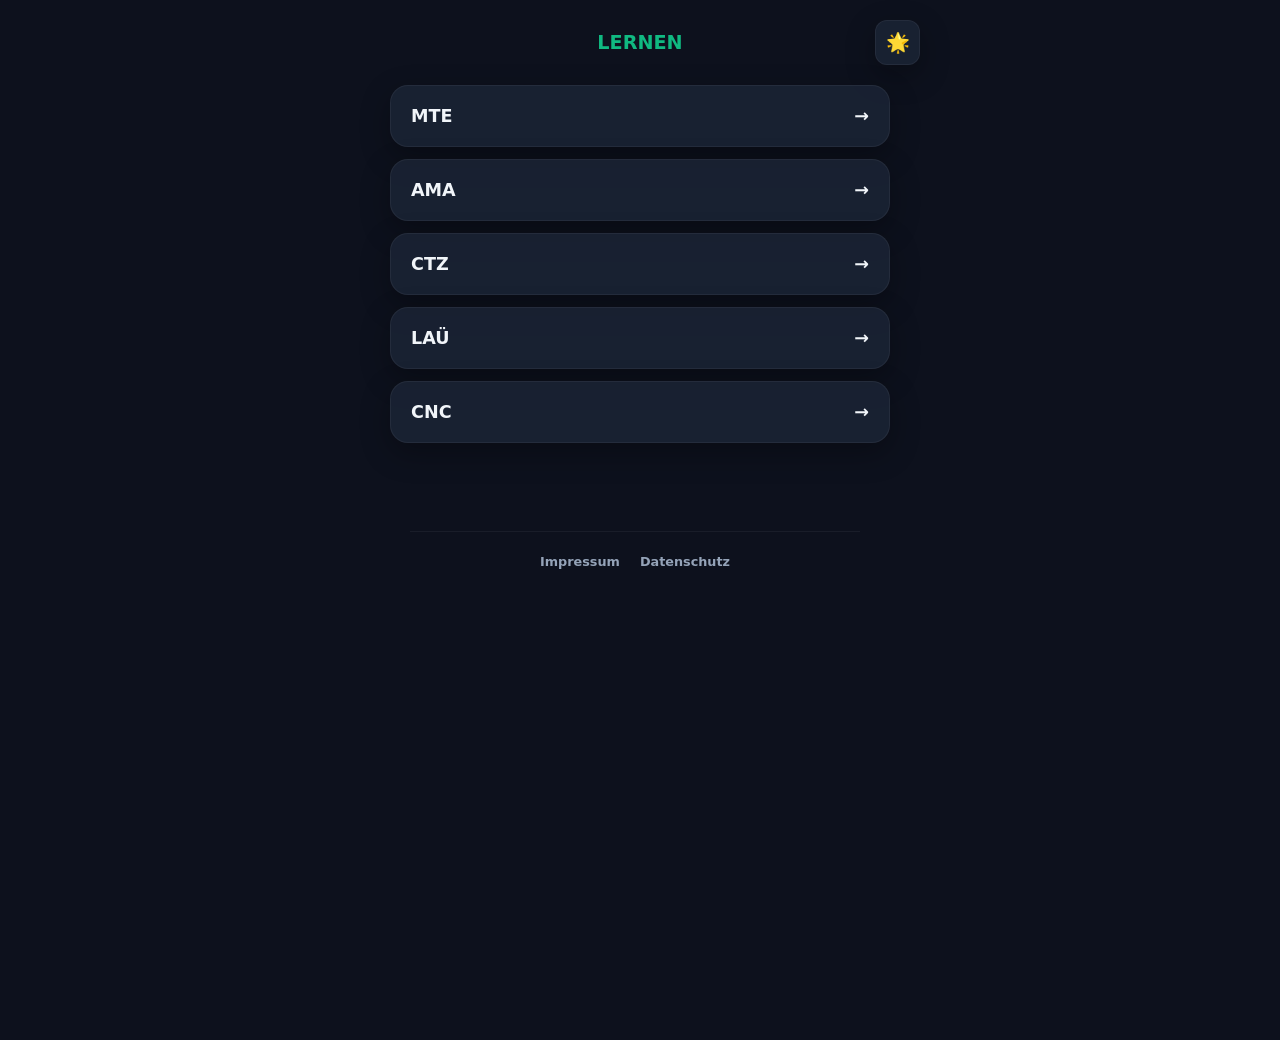
==== index.html @ 329a070e "Add files via upload" ====
<!DOCTYPE html>
<html lang="de">

<head>
    <meta charset="UTF-8" />
    <meta name="viewport" content="width=device-width, initial-scale=1.0, maximum-scale=1.0, user-scalable=no" />
    <title>Profi Lerntrainer</title>
    <style>
        :root {
            --primary: #5c67f2;
            --accent: #3b82f6;
            --success: #10b981;
            --bg: #0d111d;
            --card-bg: rgba(30, 41, 59, 0.7);
            --text: #f1f5f9;
            --text-light: #94a3b8;
            --nav-bg: rgba(13, 17, 29, 0.95);
            --shadow: 0 10px 30px rgba(0, 0, 0, 0.3);
            --btn-border: rgba(255, 255, 255, 0.05);
        }

        .dark-mode {
            --bg: #f8fafc;
            --card-bg: #ffffff;
            --text: #0f172a;
            --text-light: #475569;
            --primary: #4f46e5;
            --accent: #2563eb;
            --success: #059669;
            --nav-bg: rgba(248, 250, 252, 0.98);
            --shadow: 0 4px 12px rgba(0, 0, 0, 0.08);
            --btn-border: #cbd5e1;
        }

        body {
            font-family: 'Inter', system-ui, -apple-system, sans-serif;
            background-color: var(--bg);
            color: var(--text);
            margin: 0;
            min-height: 100vh;
            display: flex;
            flex-direction: column;
            align-items: center;
            transition: background 0.4s ease, color 0.4s ease, opacity 0.15s ease;
            padding-bottom: 140px;
        }

        .top-bar {
            width: 100%;
            max-width: 600px;
            display: flex;
            justify-content: space-between;
            align-items: center;
            padding: 20px;
            box-sizing: border-box;
        }

        .top-bar-left {
            display: flex;
            gap: 10px;
            min-width: 100px;
        }

        .top-bar-right {
            min-width: 100px;
            display: flex;
            justify-content: flex-end;
        }

        #topCategory {
            font-size: 1.2rem;
            font-weight: 800;
            color: var(--success);
            text-align: center;
            flex: 1;
        }

        .icon-btn {
            background: var(--card-bg);
            border: 1px solid var(--btn-border);
            color: var(--text);
            width: 45px;
            height: 45px;
            border-radius: 12px;
            cursor: pointer;
            display: flex;
            align-items: center;
            justify-content: center;
            font-size: 1.2rem;
            box-shadow: var(--shadow);
        }

        .stats-dashboard {
            background: var(--card-bg);
            padding: 15px 25px;
            border-radius: 20px;
            width: 85%;
            max-width: 500px;
            margin-bottom: 20px;
            text-align: center;
            border: 1px solid var(--btn-border);
            box-shadow: var(--shadow);
        }

        .stats-grid {
            display: flex;
            justify-content: space-around;
            margin-top: 10px;
        }

        .stat-val {
            font-size: 1.2rem;
            font-weight: 800;
            color: var(--primary);
        }

        .stat-lbl {
            font-size: 0.7rem;
            text-transform: uppercase;
            opacity: 0.8;
            font-weight: 600;
        }

        .category-container {
            display: flex;
            flex-direction: column;
            gap: 12px;
            width: 90%;
            max-width: 500px;
        }

        .cat-btn {
            background: var(--card-bg);
            border: 1px solid var(--btn-border);
            color: var(--text);
            padding: 20px;
            border-radius: 18px;
            font-size: 1.1rem;
            font-weight: 700;
            display: flex;
            justify-content: space-between;
            align-items: center;
            cursor: pointer;
            box-shadow: var(--shadow);
            transition: transform 0.1s;
            -webkit-touch-callout: none;
            /* Verhindert System-Menü am Handy bei langem Drücken */
        }

        .cat-btn:active {
            transform: scale(0.96);
        }

        .card {
            position: relative;
            background: var(--card-bg);
            border: 1px solid var(--btn-border);
            border-radius: 32px;
            padding: 40px 30px;
            width: 85%;
            max-width: 550px;
            box-shadow: var(--shadow);
            margin: 20px 0;
        }

        .fav-toggle {
            position: absolute;
            top: 20px;
            right: 20px;
            background: none;
            border: none;
            font-size: 1.6rem;
            cursor: pointer;
            filter: grayscale(1);
            transition: 0.3s;
        }

        .fav-active {
            filter: grayscale(0);
            transform: scale(1.2);
        }

        #questionText {
            font-size: 1.4rem;
            line-height: 1.4;
            font-weight: 700;
            margin-bottom: 25px;
        }

        .info-box {
            background: rgba(0, 0, 0, 0.03);
            border: 1px solid var(--btn-border);
            border-radius: 20px;
            padding: 22px;
            margin-top: 15px;
        }

        .image-grid {
            display: grid;
            gap: 12px;
            margin-bottom: 25px;
            width: 100%;
        }

        .image-grid[data-count="1"] {
            grid-template-columns: 1fr;
        }

        .image-grid[data-count="2"] {
            grid-template-columns: 1fr 1fr;
        }

        .image-grid[data-count="3"] {
            grid-template-columns: 1fr 1fr 1fr;
        }

        .q-image {
            width: 100%;
            height: 180px;
            object-fit: cover;
            border-radius: 16px;
            cursor: zoom-in;
            background: rgba(255, 255, 255, 0.05);
            border: 1px solid var(--btn-border);
            transition: transform 0.2s;
        }

        .q-image:hover {
            transform: scale(1.02);
        }

        /* Lightbox Modal */
        .modal {
            position: fixed;
            top: 0;
            left: 0;
            width: 100%;
            height: 100%;
            background: rgba(0, 0, 0, 0.85);
            backdrop-filter: blur(10px);
            display: flex;
            align-items: center;
            justify-content: center;
            z-index: 2000;
            cursor: zoom-out;
            opacity: 0;
            pointer-events: none;
            transition: opacity 0.3s;
        }

        .modal.active {
            opacity: 1;
            pointer-events: all;
        }

        .modal-img {
            max-width: 95%;
            max-height: 90%;
            border-radius: 12px;
            box-shadow: 0 20px 50px rgba(0, 0, 0, 0.5);
            transform: scale(0.9);
            transition: transform 0.3s;
        }

        .modal.active .modal-img {
            transform: scale(1);
        }

        .progress-bar {
            height: 10px;
            background: rgba(0, 0, 0, 0.05);
            border-radius: 10px;
            overflow: hidden;
            margin: 40px 0 12px 0;
            border: 1px solid var(--btn-border);
        }

        .progress-fill {
            height: 100%;
            background: linear-gradient(to right, var(--accent), var(--primary));
            transition: width 0.4s ease;
        }

        #progressText {
            font-size: 0.95rem;
            text-align: center;
            font-weight: 700;
        }

        .sticky-nav {
            position: fixed;
            bottom: 0;
            left: 0;
            right: 0;
            background: var(--nav-bg);
            backdrop-filter: blur(25px);
            padding: 25px 20px;
            display: flex;
            justify-content: center;
            gap: 15px;
            border-top: 1px solid var(--btn-border);
            z-index: 1000;
        }

        .btn-main {
            flex: 1;
            max-width: 200px;
            border: none;
            border-radius: 20px;
            padding: 18px;
            font-size: 1rem;
            font-weight: 700;
            color: white;
            cursor: pointer;
        }

        #prevBtn {
            background: #64748b;
        }

        #showBtn {
            background: #6e79f2;
        }

        #nextBtn {
            background: #4a8df6;
        }

        .hidden {
            display: none !important;
        }

        footer {
            margin-top: 50px;
            padding: 20px;
            font-size: 0.7rem;
            color: var(--text-light);
            text-align: center;
            line-height: 1.5;
            width: 90%;
            max-width: 500px;
        }
    </style>
</head>

<body>

    <div class="top-bar">
        <div class="top-bar-left">
            <button id="homeBtn" class="icon-btn hidden" onclick="goHome()">🏠</button>
            <button id="backBtn" class="icon-btn hidden" onclick="handleBack()">🔙</button>
        </div>
        <span id="topCategory">LERNEN</span>
        <div class="top-bar-right">
            <button class="icon-btn" onclick="toggleMode()">🌟</button>
        </div>
    </div>


    <div id="subjectScreen" class="category-container">
        <div class="cat-btn" onclick="loadSubject('MTE')"><span>MTE</span><span>→</span></div>
        <div class="cat-btn" onclick="loadSubject('AMA')"><span>AMA</span><span>→</span></div>
        <div class="cat-btn" onclick="loadSubject('CTZ')"><span>CTZ</span><span>→</span></div>
        <div class="cat-btn" onclick="loadSubject('LAÜ')"><span>LAÜ</span><span>→</span></div>
        <div class="cat-btn" onclick="loadSubject('CNC')"><span>CNC</span><span>→</span></div>

        <footer>
            <hr style="border: 0; border-top: 1px solid var(--btn-border); margin-bottom: 20px;">
            <div style="text-align: center; display: flex; justify-content: center; gap: 20px;">
                <a href="Impressum.html"
                    style="color: var(--text-light); text-decoration: none; font-weight: 600; font-size: 0.8rem;">
                    Impressum
                </a>
                <a href="Datenschutzerklärung.html"
                    style="color: var(--text-light); text-decoration: none; font-weight: 600; font-size: 0.8rem;">
                    Datenschutz
                </a>
            </div>
        </footer>
    </div>

    <div id="categoryScreen" class="category-container hidden"></div>

    <div id="questionCard" class="card hidden">
        <button id="favBtn" class="fav-toggle" onclick="toggleFavorite()">⭐</button>
        <div id="imageGrid" class="image-grid"></div>
        <p id="questionText"></p>
        <div id="answerArea" class="hidden">
            <div class="info-box">
                <strong style="color: var(--success); font-size: 0.75rem;">LÖSUNG</strong>
                <p id="answerText" style="font-weight: 600;"></p>
            </div>
            <div id="explainBox" class="info-box">
                <strong style="color: var(--text-light); font-size: 0.75rem;">DETAILS</strong>
                <p id="explainText" style="font-size: 0.95rem; opacity: 0.9;"></p>
            </div>
        </div>
        <div class="progress-container">
            <div class="progress-bar">
                <div id="progressFill" class="progress-fill"></div>
            </div>
            <div id="progressText"></div>
        </div>
    </div>

    <div id="stickyControls" class="sticky-nav hidden">
        <button id="prevBtn" class="btn-main" onclick="prevQuestion()">Zurück</button>
        <button id="showBtn" class="btn-main" onclick="showAnswer()">Lösung</button>
        <button id="nextBtn" class="btn-main" onclick="nextQuestion()">Nächste</button>
    </div>

    <div id="lightbox" class="modal" onclick="closeLightbox()">
        <img id="modalImg" class="modal-img" src="" alt="Zoombild">
    </div>

    <script>
        let questions = {};
        let currentList = [], currentIndex = 0, currentCatName = "", currentSubjectName = "";
        let completedCategories = JSON.parse(localStorage.getItem('completed_categories') || "[]");
        let favoriteIds = JSON.parse(localStorage.getItem('fav_questions') || "[]");

        function flashConfirmation() {
            document.body.style.opacity = "0.4";
            setTimeout(() => document.body.style.opacity = "1", 100);
        }

        async function loadSubject(subject) {
            try {
                const resp = await fetch(`${subject.toLowerCase()}.json`);
                if (!resp.ok) throw new Error();
                questions = await resp.json();
                currentSubjectName = subject;
                flashConfirmation();
                renderCategories();
                document.getElementById('subjectScreen').classList.add('hidden');
                document.getElementById('categoryScreen').classList.remove('hidden');
                document.getElementById('backBtn').classList.remove('hidden');
                document.getElementById('homeBtn').classList.remove('hidden');
                document.getElementById('topCategory').textContent = subject;
            } catch (err) {
                alert(`Datei ${subject}.json wurde nicht gefunden.`);
            }
        }

        function goHome() {
            document.getElementById('questionCard').classList.add('hidden');
            document.getElementById('stickyControls').classList.add('hidden');
            document.getElementById('categoryScreen').classList.add('hidden');
            document.getElementById('subjectScreen').classList.remove('hidden');
            document.getElementById('backBtn').classList.add('hidden');
            document.getElementById('homeBtn').classList.add('hidden');
            document.getElementById('topCategory').textContent = "LERNEN";
            flashConfirmation();
        }

        function renderCategories() {
            const container = document.getElementById('categoryScreen');
            container.innerHTML = "";

            if (favoriteIds.length > 0) {
                const favBtn = document.createElement('div');
                favBtn.className = "cat-btn";
                favBtn.style.border = "2px solid var(--primary)";
                favBtn.style.background = "rgba(92, 103, 242, 0.1)";
                favBtn.innerHTML = `<span>⭐ Favoriten verwalten</span><span>${favoriteIds.length}</span>`;

                favBtn.onclick = () => startFavSession();

                // Favoriten löschen: Langes Drücken (Handy) oder Rechtsklick
                favBtn.oncontextmenu = (e) => {
                    e.preventDefault();
                    if (confirm("Alle Favoriten löschen?")) {
                        favoriteIds = [];
                        localStorage.setItem('fav_questions', JSON.stringify(favoriteIds));
                        updateStats();
                        renderCategories();
                        flashConfirmation();
                    }
                };
                container.appendChild(favBtn);

                const hint = document.createElement('p');
                hint.style = "font-size: 0.65rem; text-align: center; opacity: 0.5; margin-top: -8px; margin-bottom: 10px;";
                hint.textContent = "(Gedrückt halten zum Löschen, PC-Rechtsklick)";
                container.appendChild(hint);
            }

            Object.keys(questions).forEach(cat => {
                const isDone = completedCategories.includes(`${currentSubjectName}:${cat}`);
                const btn = document.createElement('div');
                btn.className = "cat-btn";
                btn.innerHTML = `<span>${cat} ${isDone ? '✅' : ''}</span><span style="opacity:0.4">→</span>`;
                btn.onclick = () => startSession(cat);
                container.appendChild(btn);
            });
        }

        function startSession(cat) {
            currentCatName = cat;
            currentList = [...questions[cat]].sort(() => Math.random() - 0.5);
            currentIndex = 0;
            flashConfirmation();
            updateUI();
        }

        function startFavSession() {
            currentCatName = "Favoriten";
            let allQ = [];
            Object.values(questions).forEach(list => allQ.push(...list));
            currentList = allQ.filter(q => favoriteIds.includes(q.q));
            if (currentList.length === 0) return;
            currentIndex = 0;
            flashConfirmation();
            updateUI();
        }

        function updateUI() {
            document.getElementById('categoryScreen').classList.add('hidden');
            document.getElementById('questionCard').classList.remove('hidden');
            document.getElementById('stickyControls').classList.remove('hidden');
            document.getElementById('topCategory').textContent = currentCatName;

            const q = currentList[currentIndex];
            document.getElementById('questionText').textContent = q.q;

            const grid = document.getElementById('imageGrid');
            grid.innerHTML = "";
            if (q.i) {
                const imgPaths = Array.isArray(q.i) ? q.i : [q.i];
                grid.setAttribute('data-count', imgPaths.length);
                imgPaths.forEach(path => {
                    const img = document.createElement('img');
                    img.src = path;
                    img.className = "q-image";
                    img.onclick = () => openLightbox(path);
                    grid.appendChild(img);
                });
                grid.classList.remove('hidden');
            } else {
                grid.classList.add('hidden');
            }

            document.getElementById('answerText').textContent = q.a;
            document.getElementById('explainText').textContent = q.e || "";
            document.getElementById('explainBox').style.display = q.e ? "block" : "none";
            document.getElementById('answerArea').classList.add('hidden');
            document.getElementById('favBtn').classList.toggle('fav-active', favoriteIds.includes(q.q));

            const total = currentList.length;
            const current = currentIndex + 1;
            document.getElementById('progressFill').style.width = (current / total * 100) + "%";
            document.getElementById('progressText').textContent = `Frage ${current} / ${total}`;

            if (current === total && currentCatName !== "Favoriten") {
                const saveKey = `${currentSubjectName}:${currentCatName}`;
                if (!completedCategories.includes(saveKey)) {
                    completedCategories.push(saveKey);
                    localStorage.setItem('completed_categories', JSON.stringify(completedCategories));
                    updateStats();
                }
            }
            window.scrollTo(0, 0);
        }

        function handleBack() {
            if (!document.getElementById('questionCard').classList.contains('hidden')) {
                document.getElementById('questionCard').classList.add('hidden');
                document.getElementById('stickyControls').classList.add('hidden');
                document.getElementById('categoryScreen').classList.remove('hidden');
                document.getElementById('topCategory').textContent = currentSubjectName;
                renderCategories();
            } else {
                document.getElementById('categoryScreen').classList.add('hidden');
                document.getElementById('subjectScreen').classList.remove('hidden');
                document.getElementById('backBtn').classList.add('hidden');
                document.getElementById('homeBtn').classList.add('hidden');
                document.getElementById('topCategory').textContent = "LERNEN";
            }
        }

        function showAnswer() { document.getElementById('answerArea').classList.remove('hidden'); }
        function prevQuestion() { currentIndex = (currentIndex - 1 + currentList.length) % currentList.length; updateUI(); }
        function nextQuestion() { currentIndex = (currentIndex + 1) % currentList.length; updateUI(); }
        function toggleMode() { document.body.classList.toggle('dark-mode'); }

        function openLightbox(src) {
            const lb = document.getElementById('lightbox');
            document.getElementById('modalImg').src = src;
            lb.classList.add('active');
        }

        function closeLightbox() {
            document.getElementById('lightbox').classList.remove('active');
        }

        function updateStats() {
            // Stats-Anzeige wurde entfernt, Funktion bleibt für Logik-Kompatibilität leer.
        }

        function toggleFavorite() {
            const qText = currentList[currentIndex].q;
            if (favoriteIds.includes(qText)) {
                favoriteIds = favoriteIds.filter(id => id !== qText);
            } else {
                favoriteIds.push(qText);
            }
            localStorage.setItem('fav_questions', JSON.stringify(favoriteIds));
            document.getElementById('favBtn').classList.toggle('fav-active');
            updateStats();
        }

        updateStats();
    </script>
</body>

</html>
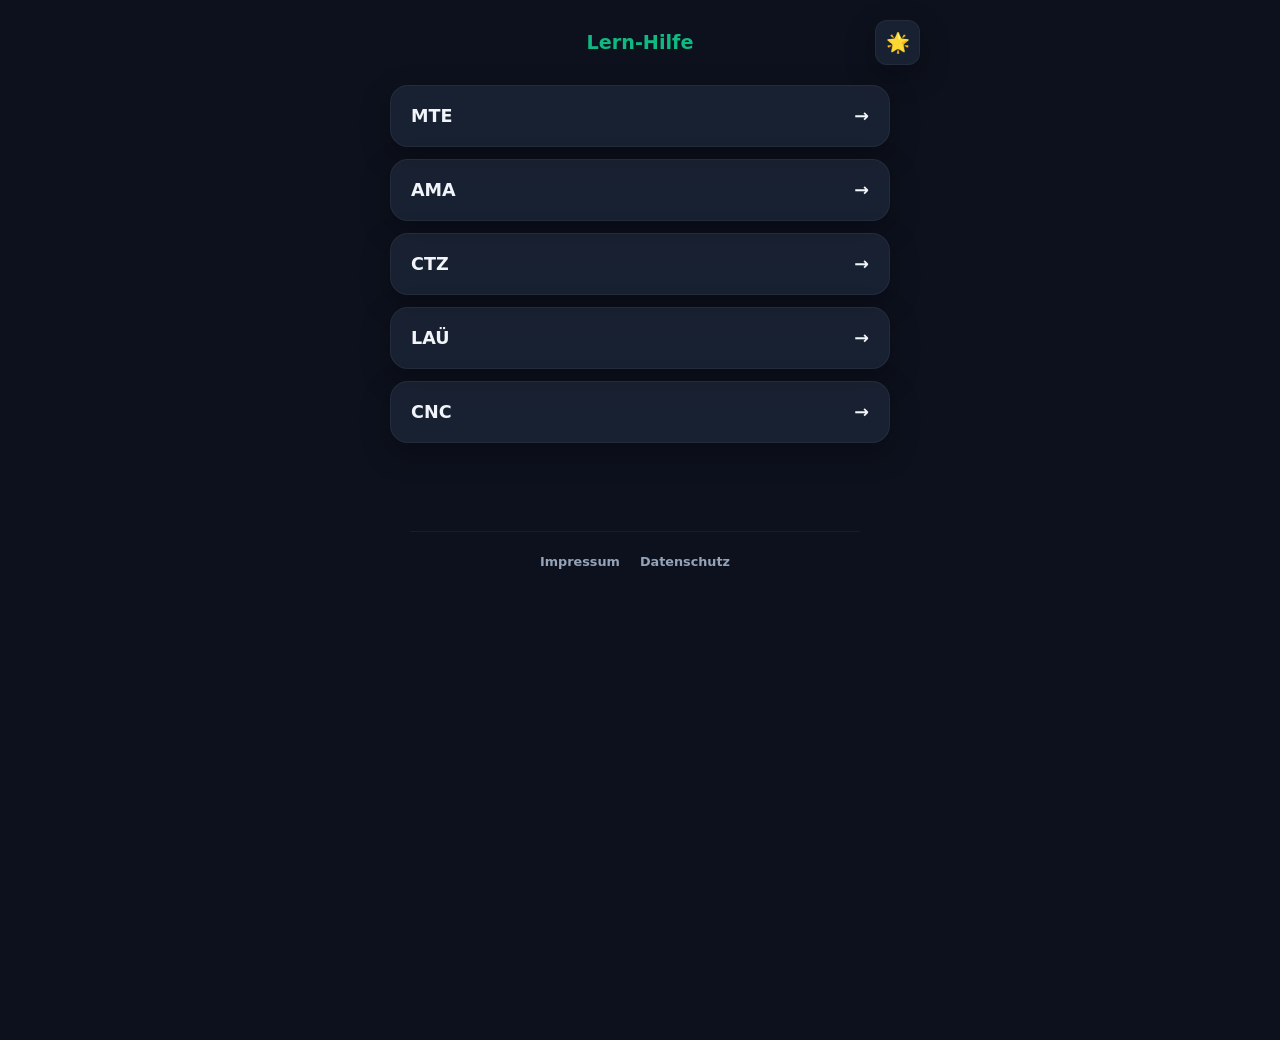
==== commit e2684769: "Add files via upload" ====
--- a/index.html
+++ b/index.html
@@ -4,7 +4,7 @@
 <head>
     <meta charset="UTF-8" />
     <meta name="viewport" content="width=device-width, initial-scale=1.0, maximum-scale=1.0, user-scalable=no" />
-    <title>Profi Lerntrainer</title>
+    <title>Lern-Hilfe</title>
     <style>
         :root {
             --primary: #5c67f2;
@@ -350,7 +350,7 @@
             <button id="homeBtn" class="icon-btn hidden" onclick="goHome()">🏠</button>
             <button id="backBtn" class="icon-btn hidden" onclick="handleBack()">🔙</button>
         </div>
-        <span id="topCategory">LERNEN</span>
+        <span id="topCategory">Lern-Hilfe</span>
         <div class="top-bar-right">
             <button class="icon-btn" onclick="toggleMode()">🌟</button>
         </div>
@@ -367,11 +367,11 @@
         <footer>
             <hr style="border: 0; border-top: 1px solid var(--btn-border); margin-bottom: 20px;">
             <div style="text-align: center; display: flex; justify-content: center; gap: 20px;">
-                <a href="Impressum.html"
+                <a href="impressum.html"
                     style="color: var(--text-light); text-decoration: none; font-weight: 600; font-size: 0.8rem;">
                     Impressum
                 </a>
-                <a href="Datenschutzerklärung.html"
+                <a href="datenschutz.html"
                     style="color: var(--text-light); text-decoration: none; font-weight: 600; font-size: 0.8rem;">
                     Datenschutz
                 </a>
@@ -541,7 +541,7 @@
             }
 
             document.getElementById('answerText').textContent = q.a;
-            document.getElementById('explainText').textContent = q.e || "";
+            document.getElementById('explainText').innerText = q.e || "";
             document.getElementById('explainBox').style.display = q.e ? "block" : "none";
             document.getElementById('answerArea').classList.add('hidden');
             document.getElementById('favBtn').classList.toggle('fav-active', favoriteIds.includes(q.q));
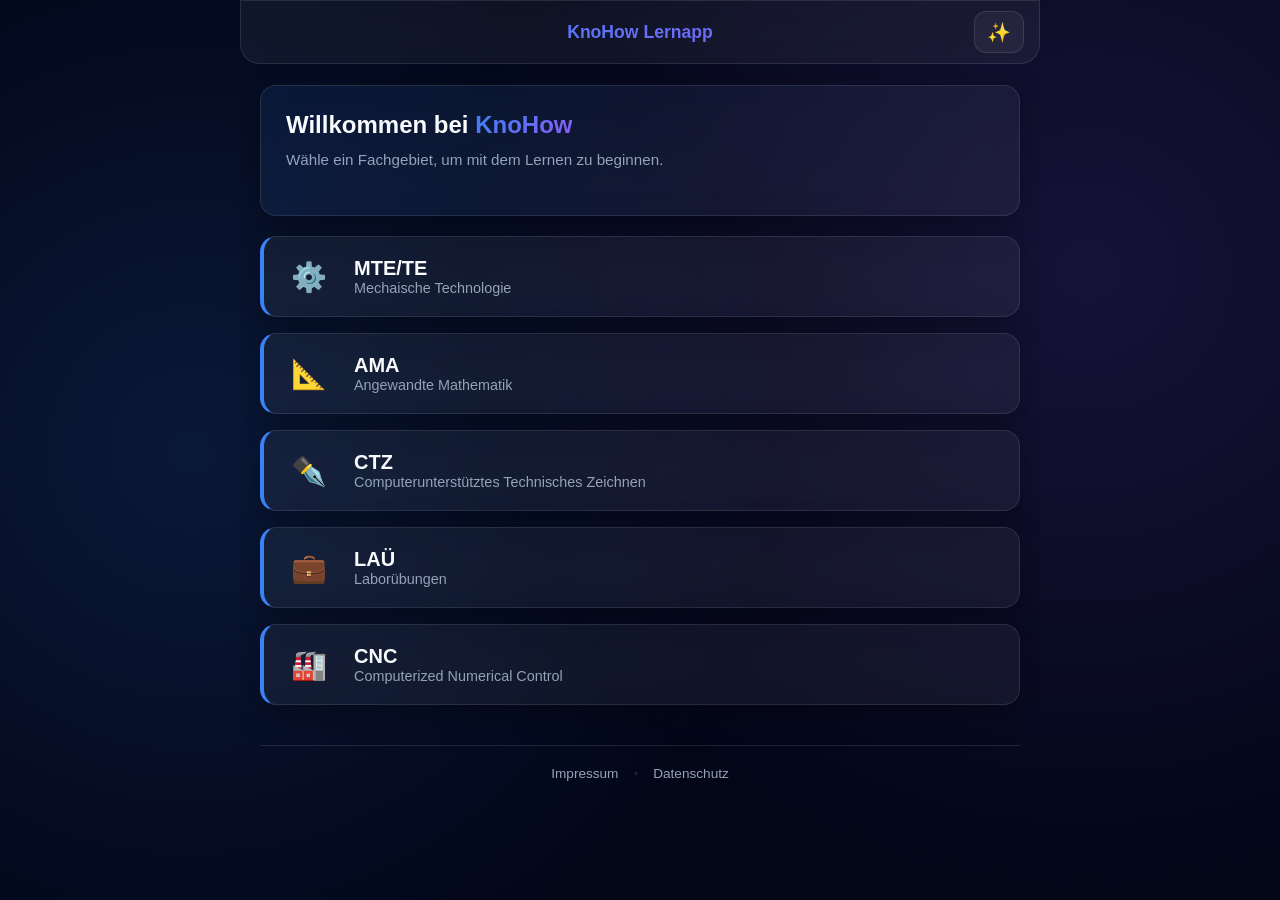
==== commit 604f276d: "Add files via upload" ====
--- a/index.html
+++ b/index.html
@@ -1,616 +1,505 @@
-<!DOCTYPE html>
-<html lang="de">
-
-<head>
-    <meta charset="UTF-8" />
-    <meta name="viewport" content="width=device-width, initial-scale=1.0, maximum-scale=1.0, user-scalable=no" />
-    <title>Lern-Hilfe</title>
-    <style>
-        :root {
-            --primary: #5c67f2;
-            --accent: #3b82f6;
-            --success: #10b981;
-            --bg: #0d111d;
-            --card-bg: rgba(30, 41, 59, 0.7);
-            --text: #f1f5f9;
-            --text-light: #94a3b8;
-            --nav-bg: rgba(13, 17, 29, 0.95);
-            --shadow: 0 10px 30px rgba(0, 0, 0, 0.3);
-            --btn-border: rgba(255, 255, 255, 0.05);
-        }
-
-        .dark-mode {
-            --bg: #f8fafc;
-            --card-bg: #ffffff;
-            --text: #0f172a;
-            --text-light: #475569;
-            --primary: #4f46e5;
-            --accent: #2563eb;
-            --success: #059669;
-            --nav-bg: rgba(248, 250, 252, 0.98);
-            --shadow: 0 4px 12px rgba(0, 0, 0, 0.08);
-            --btn-border: #cbd5e1;
-        }
-
-        body {
-            font-family: 'Inter', system-ui, -apple-system, sans-serif;
-            background-color: var(--bg);
-            color: var(--text);
-            margin: 0;
-            min-height: 100vh;
-            display: flex;
-            flex-direction: column;
-            align-items: center;
-            transition: background 0.4s ease, color 0.4s ease, opacity 0.15s ease;
-            padding-bottom: 140px;
-        }
-
-        .top-bar {
-            width: 100%;
-            max-width: 600px;
-            display: flex;
-            justify-content: space-between;
-            align-items: center;
-            padding: 20px;
-            box-sizing: border-box;
-        }
-
-        .top-bar-left {
-            display: flex;
-            gap: 10px;
-            min-width: 100px;
-        }
-
-        .top-bar-right {
-            min-width: 100px;
-            display: flex;
-            justify-content: flex-end;
-        }
-
-        #topCategory {
-            font-size: 1.2rem;
-            font-weight: 800;
-            color: var(--success);
-            text-align: center;
-            flex: 1;
-        }
-
-        .icon-btn {
-            background: var(--card-bg);
-            border: 1px solid var(--btn-border);
-            color: var(--text);
-            width: 45px;
-            height: 45px;
-            border-radius: 12px;
-            cursor: pointer;
-            display: flex;
-            align-items: center;
-            justify-content: center;
-            font-size: 1.2rem;
-            box-shadow: var(--shadow);
-        }
-
-        .stats-dashboard {
-            background: var(--card-bg);
-            padding: 15px 25px;
-            border-radius: 20px;
-            width: 85%;
-            max-width: 500px;
-            margin-bottom: 20px;
-            text-align: center;
-            border: 1px solid var(--btn-border);
-            box-shadow: var(--shadow);
-        }
-
-        .stats-grid {
-            display: flex;
-            justify-content: space-around;
-            margin-top: 10px;
-        }
-
-        .stat-val {
-            font-size: 1.2rem;
-            font-weight: 800;
-            color: var(--primary);
-        }
-
-        .stat-lbl {
-            font-size: 0.7rem;
-            text-transform: uppercase;
-            opacity: 0.8;
-            font-weight: 600;
-        }
-
-        .category-container {
-            display: flex;
-            flex-direction: column;
-            gap: 12px;
-            width: 90%;
-            max-width: 500px;
-        }
-
-        .cat-btn {
-            background: var(--card-bg);
-            border: 1px solid var(--btn-border);
-            color: var(--text);
-            padding: 20px;
-            border-radius: 18px;
-            font-size: 1.1rem;
-            font-weight: 700;
-            display: flex;
-            justify-content: space-between;
-            align-items: center;
-            cursor: pointer;
-            box-shadow: var(--shadow);
-            transition: transform 0.1s;
-            -webkit-touch-callout: none;
-            /* Verhindert System-Menü am Handy bei langem Drücken */
-        }
-
-        .cat-btn:active {
-            transform: scale(0.96);
-        }
-
-        .card {
-            position: relative;
-            background: var(--card-bg);
-            border: 1px solid var(--btn-border);
-            border-radius: 32px;
-            padding: 40px 30px;
-            width: 85%;
-            max-width: 550px;
-            box-shadow: var(--shadow);
-            margin: 20px 0;
-        }
-
-        .fav-toggle {
-            position: absolute;
-            top: 20px;
-            right: 20px;
-            background: none;
-            border: none;
-            font-size: 1.6rem;
-            cursor: pointer;
-            filter: grayscale(1);
-            transition: 0.3s;
-        }
-
-        .fav-active {
-            filter: grayscale(0);
-            transform: scale(1.2);
-        }
-
-        #questionText {
-            font-size: 1.4rem;
-            line-height: 1.4;
-            font-weight: 700;
-            margin-bottom: 25px;
-        }
-
-        .info-box {
-            background: rgba(0, 0, 0, 0.03);
-            border: 1px solid var(--btn-border);
-            border-radius: 20px;
-            padding: 22px;
-            margin-top: 15px;
-        }
-
-        .image-grid {
-            display: grid;
-            gap: 12px;
-            margin-bottom: 25px;
-            width: 100%;
-        }
-
-        .image-grid[data-count="1"] {
-            grid-template-columns: 1fr;
-        }
-
-        .image-grid[data-count="2"] {
-            grid-template-columns: 1fr 1fr;
-        }
-
-        .image-grid[data-count="3"] {
-            grid-template-columns: 1fr 1fr 1fr;
-        }
-
-        .q-image {
-            width: 100%;
-            height: 180px;
-            object-fit: cover;
-            border-radius: 16px;
-            cursor: zoom-in;
-            background: rgba(255, 255, 255, 0.05);
-            border: 1px solid var(--btn-border);
-            transition: transform 0.2s;
-        }
-
-        .q-image:hover {
-            transform: scale(1.02);
-        }
-
-        /* Lightbox Modal */
-        .modal {
-            position: fixed;
-            top: 0;
-            left: 0;
-            width: 100%;
-            height: 100%;
-            background: rgba(0, 0, 0, 0.85);
-            backdrop-filter: blur(10px);
-            display: flex;
-            align-items: center;
-            justify-content: center;
-            z-index: 2000;
-            cursor: zoom-out;
-            opacity: 0;
-            pointer-events: none;
-            transition: opacity 0.3s;
-        }
-
-        .modal.active {
-            opacity: 1;
-            pointer-events: all;
-        }
-
-        .modal-img {
-            max-width: 95%;
-            max-height: 90%;
-            border-radius: 12px;
-            box-shadow: 0 20px 50px rgba(0, 0, 0, 0.5);
-            transform: scale(0.9);
-            transition: transform 0.3s;
-        }
-
-        .modal.active .modal-img {
-            transform: scale(1);
-        }
-
-        .progress-bar {
-            height: 10px;
-            background: rgba(0, 0, 0, 0.05);
-            border-radius: 10px;
-            overflow: hidden;
-            margin: 40px 0 12px 0;
-            border: 1px solid var(--btn-border);
-        }
-
-        .progress-fill {
-            height: 100%;
-            background: linear-gradient(to right, var(--accent), var(--primary));
-            transition: width 0.4s ease;
-        }
-
-        #progressText {
-            font-size: 0.95rem;
-            text-align: center;
-            font-weight: 700;
-        }
-
-        .sticky-nav {
-            position: fixed;
-            bottom: 0;
-            left: 0;
-            right: 0;
-            background: var(--nav-bg);
-            backdrop-filter: blur(25px);
-            padding: 25px 20px;
-            display: flex;
-            justify-content: center;
-            gap: 15px;
-            border-top: 1px solid var(--btn-border);
-            z-index: 1000;
-        }
-
-        .btn-main {
-            flex: 1;
-            max-width: 200px;
-            border: none;
-            border-radius: 20px;
-            padding: 18px;
-            font-size: 1rem;
-            font-weight: 700;
-            color: white;
-            cursor: pointer;
-        }
-
-        #prevBtn {
-            background: #64748b;
-        }
-
-        #showBtn {
-            background: #6e79f2;
-        }
-
-        #nextBtn {
-            background: #4a8df6;
-        }
-
-        .hidden {
-            display: none !important;
-        }
-
-        footer {
-            margin-top: 50px;
-            padding: 20px;
-            font-size: 0.7rem;
-            color: var(--text-light);
-            text-align: center;
-            line-height: 1.5;
-            width: 90%;
-            max-width: 500px;
-        }
-    </style>
-</head>
-
-<body>
-
-    <div class="top-bar">
-        <div class="top-bar-left">
-            <button id="homeBtn" class="icon-btn hidden" onclick="goHome()">🏠</button>
-            <button id="backBtn" class="icon-btn hidden" onclick="handleBack()">🔙</button>
-        </div>
-        <span id="topCategory">Lern-Hilfe</span>
-        <div class="top-bar-right">
-            <button class="icon-btn" onclick="toggleMode()">🌟</button>
-        </div>
-    </div>
-
-
-    <div id="subjectScreen" class="category-container">
-        <div class="cat-btn" onclick="loadSubject('MTE')"><span>MTE</span><span>→</span></div>
-        <div class="cat-btn" onclick="loadSubject('AMA')"><span>AMA</span><span>→</span></div>
-        <div class="cat-btn" onclick="loadSubject('CTZ')"><span>CTZ</span><span>→</span></div>
-        <div class="cat-btn" onclick="loadSubject('LAÜ')"><span>LAÜ</span><span>→</span></div>
-        <div class="cat-btn" onclick="loadSubject('CNC')"><span>CNC</span><span>→</span></div>
-
-        <footer>
-            <hr style="border: 0; border-top: 1px solid var(--btn-border); margin-bottom: 20px;">
-            <div style="text-align: center; display: flex; justify-content: center; gap: 20px;">
-                <a href="impressum.html"
-                    style="color: var(--text-light); text-decoration: none; font-weight: 600; font-size: 0.8rem;">
-                    Impressum
-                </a>
-                <a href="datenschutz.html"
-                    style="color: var(--text-light); text-decoration: none; font-weight: 600; font-size: 0.8rem;">
-                    Datenschutz
-                </a>
-            </div>
-        </footer>
-    </div>
-
-    <div id="categoryScreen" class="category-container hidden"></div>
-
-    <div id="questionCard" class="card hidden">
-        <button id="favBtn" class="fav-toggle" onclick="toggleFavorite()">⭐</button>
-        <div id="imageGrid" class="image-grid"></div>
-        <p id="questionText"></p>
-        <div id="answerArea" class="hidden">
-            <div class="info-box">
-                <strong style="color: var(--success); font-size: 0.75rem;">LÖSUNG</strong>
-                <p id="answerText" style="font-weight: 600;"></p>
-            </div>
-            <div id="explainBox" class="info-box">
-                <strong style="color: var(--text-light); font-size: 0.75rem;">DETAILS</strong>
-                <p id="explainText" style="font-size: 0.95rem; opacity: 0.9;"></p>
-            </div>
-        </div>
-        <div class="progress-container">
-            <div class="progress-bar">
-                <div id="progressFill" class="progress-fill"></div>
-            </div>
-            <div id="progressText"></div>
-        </div>
-    </div>
-
-    <div id="stickyControls" class="sticky-nav hidden">
-        <button id="prevBtn" class="btn-main" onclick="prevQuestion()">Zurück</button>
-        <button id="showBtn" class="btn-main" onclick="showAnswer()">Lösung</button>
-        <button id="nextBtn" class="btn-main" onclick="nextQuestion()">Nächste</button>
-    </div>
-
-    <div id="lightbox" class="modal" onclick="closeLightbox()">
-        <img id="modalImg" class="modal-img" src="" alt="Zoombild">
-    </div>
-
-    <script>
-        let questions = {};
-        let currentList = [], currentIndex = 0, currentCatName = "", currentSubjectName = "";
-        let completedCategories = JSON.parse(localStorage.getItem('completed_categories') || "[]");
-        let favoriteIds = JSON.parse(localStorage.getItem('fav_questions') || "[]");
-
-        function flashConfirmation() {
-            document.body.style.opacity = "0.4";
-            setTimeout(() => document.body.style.opacity = "1", 100);
-        }
-
-        async function loadSubject(subject) {
-            try {
-                const resp = await fetch(`${subject.toLowerCase()}.json`);
-                if (!resp.ok) throw new Error();
-                questions = await resp.json();
-                currentSubjectName = subject;
-                flashConfirmation();
-                renderCategories();
-                document.getElementById('subjectScreen').classList.add('hidden');
-                document.getElementById('categoryScreen').classList.remove('hidden');
-                document.getElementById('backBtn').classList.remove('hidden');
-                document.getElementById('homeBtn').classList.remove('hidden');
-                document.getElementById('topCategory').textContent = subject;
-            } catch (err) {
-                alert(`Datei ${subject}.json wurde nicht gefunden.`);
-            }
-        }
-
-        function goHome() {
-            document.getElementById('questionCard').classList.add('hidden');
-            document.getElementById('stickyControls').classList.add('hidden');
-            document.getElementById('categoryScreen').classList.add('hidden');
-            document.getElementById('subjectScreen').classList.remove('hidden');
-            document.getElementById('backBtn').classList.add('hidden');
-            document.getElementById('homeBtn').classList.add('hidden');
-            document.getElementById('topCategory').textContent = "LERNEN";
-            flashConfirmation();
-        }
-
-        function renderCategories() {
-            const container = document.getElementById('categoryScreen');
-            container.innerHTML = "";
-
-            if (favoriteIds.length > 0) {
-                const favBtn = document.createElement('div');
-                favBtn.className = "cat-btn";
-                favBtn.style.border = "2px solid var(--primary)";
-                favBtn.style.background = "rgba(92, 103, 242, 0.1)";
-                favBtn.innerHTML = `<span>⭐ Favoriten verwalten</span><span>${favoriteIds.length}</span>`;
-
-                favBtn.onclick = () => startFavSession();
-
-                // Favoriten löschen: Langes Drücken (Handy) oder Rechtsklick
-                favBtn.oncontextmenu = (e) => {
-                    e.preventDefault();
-                    if (confirm("Alle Favoriten löschen?")) {
-                        favoriteIds = [];
-                        localStorage.setItem('fav_questions', JSON.stringify(favoriteIds));
-                        updateStats();
-                        renderCategories();
-                        flashConfirmation();
-                    }
-                };
-                container.appendChild(favBtn);
-
-                const hint = document.createElement('p');
-                hint.style = "font-size: 0.65rem; text-align: center; opacity: 0.5; margin-top: -8px; margin-bottom: 10px;";
-                hint.textContent = "(Gedrückt halten zum Löschen, PC-Rechtsklick)";
-                container.appendChild(hint);
-            }
-
-            Object.keys(questions).forEach(cat => {
-                const isDone = completedCategories.includes(`${currentSubjectName}:${cat}`);
-                const btn = document.createElement('div');
-                btn.className = "cat-btn";
-                btn.innerHTML = `<span>${cat} ${isDone ? '✅' : ''}</span><span style="opacity:0.4">→</span>`;
-                btn.onclick = () => startSession(cat);
-                container.appendChild(btn);
-            });
-        }
-
-        function startSession(cat) {
-            currentCatName = cat;
-            currentList = [...questions[cat]].sort(() => Math.random() - 0.5);
-            currentIndex = 0;
-            flashConfirmation();
-            updateUI();
-        }
-
-        function startFavSession() {
-            currentCatName = "Favoriten";
-            let allQ = [];
-            Object.values(questions).forEach(list => allQ.push(...list));
-            currentList = allQ.filter(q => favoriteIds.includes(q.q));
-            if (currentList.length === 0) return;
-            currentIndex = 0;
-            flashConfirmation();
-            updateUI();
-        }
-
-        function updateUI() {
-            document.getElementById('categoryScreen').classList.add('hidden');
-            document.getElementById('questionCard').classList.remove('hidden');
-            document.getElementById('stickyControls').classList.remove('hidden');
-            document.getElementById('topCategory').textContent = currentCatName;
-
-            const q = currentList[currentIndex];
-            document.getElementById('questionText').textContent = q.q;
-
-            const grid = document.getElementById('imageGrid');
-            grid.innerHTML = "";
-            if (q.i) {
-                const imgPaths = Array.isArray(q.i) ? q.i : [q.i];
-                grid.setAttribute('data-count', imgPaths.length);
-                imgPaths.forEach(path => {
-                    const img = document.createElement('img');
-                    img.src = path;
-                    img.className = "q-image";
-                    img.onclick = () => openLightbox(path);
-                    grid.appendChild(img);
-                });
-                grid.classList.remove('hidden');
-            } else {
-                grid.classList.add('hidden');
-            }
-
-            document.getElementById('answerText').textContent = q.a;
-            document.getElementById('explainText').innerText = q.e || "";
-            document.getElementById('explainBox').style.display = q.e ? "block" : "none";
-            document.getElementById('answerArea').classList.add('hidden');
-            document.getElementById('favBtn').classList.toggle('fav-active', favoriteIds.includes(q.q));
-
-            const total = currentList.length;
-            const current = currentIndex + 1;
-            document.getElementById('progressFill').style.width = (current / total * 100) + "%";
-            document.getElementById('progressText').textContent = `Frage ${current} / ${total}`;
-
-            if (current === total && currentCatName !== "Favoriten") {
-                const saveKey = `${currentSubjectName}:${currentCatName}`;
-                if (!completedCategories.includes(saveKey)) {
-                    completedCategories.push(saveKey);
-                    localStorage.setItem('completed_categories', JSON.stringify(completedCategories));
-                    updateStats();
-                }
-            }
-            window.scrollTo(0, 0);
-        }
-
-        function handleBack() {
-            if (!document.getElementById('questionCard').classList.contains('hidden')) {
-                document.getElementById('questionCard').classList.add('hidden');
-                document.getElementById('stickyControls').classList.add('hidden');
-                document.getElementById('categoryScreen').classList.remove('hidden');
-                document.getElementById('topCategory').textContent = currentSubjectName;
-                renderCategories();
-            } else {
-                document.getElementById('categoryScreen').classList.add('hidden');
-                document.getElementById('subjectScreen').classList.remove('hidden');
-                document.getElementById('backBtn').classList.add('hidden');
-                document.getElementById('homeBtn').classList.add('hidden');
-                document.getElementById('topCategory').textContent = "LERNEN";
-            }
-        }
-
-        function showAnswer() { document.getElementById('answerArea').classList.remove('hidden'); }
-        function prevQuestion() { currentIndex = (currentIndex - 1 + currentList.length) % currentList.length; updateUI(); }
-        function nextQuestion() { currentIndex = (currentIndex + 1) % currentList.length; updateUI(); }
-        function toggleMode() { document.body.classList.toggle('dark-mode'); }
-
-        function openLightbox(src) {
-            const lb = document.getElementById('lightbox');
-            document.getElementById('modalImg').src = src;
-            lb.classList.add('active');
-        }
-
-        function closeLightbox() {
-            document.getElementById('lightbox').classList.remove('active');
-        }
-
-        function updateStats() {
-            // Stats-Anzeige wurde entfernt, Funktion bleibt für Logik-Kompatibilität leer.
-        }
-
-        function toggleFavorite() {
-            const qText = currentList[currentIndex].q;
-            if (favoriteIds.includes(qText)) {
-                favoriteIds = favoriteIds.filter(id => id !== qText);
-            } else {
-                favoriteIds.push(qText);
-            }
-            localStorage.setItem('fav_questions', JSON.stringify(favoriteIds));
-            document.getElementById('favBtn').classList.toggle('fav-active');
-            updateStats();
-        }
-
-        updateStats();
-    </script>
-</body>
-
+<!DOCTYPE html>
+<html lang="de">
+
+<head>
+    <meta charset="UTF-8">
+    <meta name="viewport" content="width=device-width, initial-scale=1.0, maximum-scale=1.0, user-scalable=no">
+    <title>KnoHow Lernapp</title>
+    <link rel="stylesheet" href="styles.css">
+    <style>
+        .hidden {
+            display: none !important;
+        }
+
+        .content-area {
+            padding-bottom: 20px !important;
+        }
+
+        .gateway-card .module-icon {
+            font-size: 1.8rem;
+            width: 50px;
+        }
+
+        .learning-actions {
+            pointer-events: none;
+            gap: 10px !important;
+            padding: 10px 15px 20px 15px !important;
+            position: fixed;
+            bottom: 0;
+            left: 50%;
+            transform: translateX(-50%);
+            width: 100%;
+            max-width: 800px;
+            z-index: 1000;
+            display: flex;
+            justify-content: center;
+        }
+
+        .learning-actions .btn-primary {
+            pointer-events: auto;
+            flex: 1 !important;
+            min-width: 0;
+            padding: 18px 5px !important;
+            font-size: 0.95rem !important;
+            box-shadow: 0 10px 20px rgba(0, 0, 0, 0.4) !important;
+        }
+
+        /* Nav Layout Fix */
+        .glass-nav {
+            display: grid;
+            grid-template-columns: 50px 1fr 50px;
+            align-items: center;
+            padding: 10px 15px !important;
+        }
+
+        /* Liste untereinander für Themen */
+        #categoryGrid.gateway-grid {
+            display: flex;
+            flex-direction: column;
+            gap: 12px;
+        }
+
+        .gateway-info h3 {
+            margin: 0 !important;
+        }
+
+        .gateway-card {
+            display: flex;
+            align-items: center;
+        }
+
+        /* Card Compact Fix */
+        .quiz-view {
+            height: auto !important;
+            min-height: unset !important;
+            margin-bottom: 100px;
+            /* Platz für die festen Buttons am Ende des Scrolls */
+        }
+
+        /* Image Display & Zoom */
+        .question-images-container {
+            display: flex;
+            flex-wrap: wrap;
+            gap: 10px;
+            margin-top: 20px;
+            margin-bottom: 20px;
+        }
+
+        .question-images-container img {
+            height: 150px;
+            max-width: 100%;
+            object-fit: contain;
+            border-radius: 16px;
+            cursor: zoom-in;
+            transition: transform 0.3s ease;
+        }
+
+        /* Fullscreen Lightbox */
+        .modal {
+            display: none;
+            position: fixed;
+            z-index: 99999;
+            top: 0; left: 0; width: 100vw; height: 100vh;
+            background: rgba(0,0,0,0.85);
+            backdrop-filter: blur(5px);
+            -webkit-backdrop-filter: blur(5px);
+            justify-content: center;
+            align-items: center;
+            opacity: 0;
+            transition: opacity 0.3s ease;
+        }
+
+        .modal.active {
+            display: flex;
+            opacity: 1;
+        }
+
+        .modal-img {
+            max-width: 95vw;
+            max-height: 95vh;
+            object-fit: contain;
+            border-radius: 8px;
+            cursor: zoom-out;
+            transform: scale(0.95);
+            transition: transform 0.3s ease;
+        }
+
+        .modal.active .modal-img {
+            transform: scale(1);
+        }
+    </style>
+</head>
+
+<body data-theme="dark">
+    <div class="app-container">
+        <!-- Top Navigation -->
+        <nav class="glass-nav">
+            <div id="nav-left">
+                <button id="homeBtn" class="nav-btn-circle hidden" onclick="goHome()" title="Home">🏠</button>
+            </div>
+            <h1 id="topCategory" class="accent-text"
+                style="font-size: 1.1rem; margin: 0; text-align: center; white-space: nowrap; overflow: hidden; text-overflow: ellipsis;">
+                KnoHow Lernapp</h1>
+            <div id="nav-right" style="display: flex; justify-content: flex-end;">
+                <button id="themeBtn" class="nav-btn-circle" onclick="toggleTheme()" title="Thema wechseln">✨</button>
+                <button id="backBtn" class="nav-btn-circle hidden" onclick="handleBack()" title="Zurück">🔙</button>
+            </div>
+        </nav>
+
+        <!-- Main Content -->
+        <main class="content-area">
+
+            <!-- Subject Selection -->
+            <div id="subjectScreen" class="fade-in">
+                <div class="welcome-card glass-card" style="margin-bottom: 20px; padding: 25px;">
+                    <h2 style="font-size: 1.5rem; margin-bottom: 10px;">Willkommen bei <span
+                            class="accent-text">KnoHow</span></h2>
+                    <p style="font-size: 0.95rem; line-height: 1.4; color: var(--text-muted);">Wähle ein Fachgebiet, um
+                        mit dem Lernen zu beginnen.</p>
+                </div>
+
+                <div class="gateway-grid">
+                    <div class="gateway-card glass-card learning-card" onclick="loadSubject('MTE')">
+                        <div class="module-icon">⚙️</div>
+                        <div class="gateway-info">
+                            <h3>MTE/TE</h3>
+                            <p>Mechaische Technologie</p>
+                        </div>
+                    </div>
+                    <div class="gateway-card glass-card learning-card" onclick="loadSubject('AMA')">
+                        <div class="module-icon">📐</div>
+                        <div class="gateway-info">
+                            <h3>AMA</h3>
+                            <p>Angewandte Mathematik</p>
+                        </div>
+                    </div>
+                    <div class="gateway-card glass-card learning-card" onclick="loadSubject('CTZ')">
+                        <div class="module-icon">✒️</div>
+                        <div class="gateway-info">
+                            <h3>CTZ</h3>
+                            <p>Computerunterstütztes Technisches Zeichnen</p>
+                        </div>
+                    </div>
+                    <div class="gateway-card glass-card learning-card" onclick="loadSubject('LAÜ')">
+                        <div class="module-icon">💼</div>
+                        <div class="gateway-info">
+                            <h3>LAÜ</h3>
+                            <p>Laborübungen</p>
+                        </div>
+                    </div>
+                    <div class="gateway-card glass-card learning-card" onclick="loadSubject('CNC')">
+                        <div class="module-icon">🏭</div>
+                        <div class="gateway-info">
+                            <h3>CNC</h3>
+                            <p>Computerized Numerical Control</p>
+                        </div>
+                    </div>
+                </div>
+
+                <div class="legal-footer">
+                    <a href="impressum.html">Impressum</a>
+                    <span class="separator">•</span>
+                    <a href="datenschutz.html">Datenschutz</a>
+                </div>
+            </div>
+
+            <!-- Category Selection -->
+            <div id="categoryScreen" class="hidden fade-in">
+                <div class="section-title">
+                    <h3 id="categoryTitle" style="color: var(--accent-blue);">Themenbereich wählen</h3>
+                </div>
+                <div id="categoryGrid" class="gateway-grid">
+                    <!-- Categories will be injected here as vertical list -->
+                </div>
+            </div>
+
+            <!-- Question Card Area -->
+            <div id="questionCard" class="hidden fade-in">
+                <div class="glass-card quiz-view" style="padding: 20px; border-radius: 20px;">
+                    <div class="quiz-header" style="margin-bottom: 15px;">
+                        <span id="progressIndicator" class="score-badge">Frage 1 / -</span>
+                        <button id="favBtn" class="nav-btn-circle" onclick="toggleFavorite()"
+                            style="font-size: 1rem;">⭐</button>
+                    </div>
+
+                    <div class="quiz-progress-bar">
+                        <div id="progressFill" class="quiz-progress-bar-fill"></div>
+                    </div>
+
+                    <div id="imageGrid" class="image-grid" style="margin-top: 20px; margin-bottom: 20px;"></div>
+
+                    <p id="questionText" class="quiz-question"
+                        style="font-size: 1.3rem; line-height: 1.4; color: var(--text-main);"></p>
+
+                    <div id="answerArea" class="hidden" style="margin-top: 20px;">
+                        <div class="review-item"
+                            style="border-left-color: var(--success); background: rgba(16, 185, 129, 0.05); margin-bottom: 15px; padding: 15px; border-radius: 0 12px 12px 0;">
+                            <h4
+                                style="color: var(--success); font-size: 0.8rem; text-transform: uppercase; margin-bottom: 5px; opacity: 0.8;">
+                                Lösung</h4>
+                            <p id="answerText"
+                                style="font-weight: 600; margin-bottom: 0; color: var(--text-main); font-size: 1.1rem;">
+                            </p>
+                        </div>
+                        <div id="explainBox" class="review-item"
+                            style="border-left-color: var(--accent-blue); background: rgba(59, 130, 246, 0.05); padding: 15px; border-radius: 0 12px 12px 0;">
+                            <h4
+                                style="color: var(--accent-blue); font-size: 0.8rem; text-transform: uppercase; margin-bottom: 5px; opacity: 0.8;">
+                                Details</h4>
+                            <p id="explainText"
+                                style="font-size: 0.95rem; opacity: 0.9; margin-bottom: 0; color: var(--text-main);">
+                            </p>
+                        </div>
+                    </div>
+                </div>
+            </div>
+
+        </main>
+
+        <!-- Global Actions (Fixed Bottom) -->
+        <div id="stickyControls" class="learning-actions hidden">
+            <button id="prevBtn" class="btn-primary" onclick="prevQuestion()"
+                style="background: var(--glass-bg); color: var(--text-main); border: 1px solid var(--glass-border);">
+                <span>Zurück</span>
+            </button>
+            <button id="showBtn" class="btn-primary" onclick="showAnswer()">
+                <span>Lösung</span>
+            </button>
+            <button id="nextBtn" class="btn-primary" onclick="nextQuestion()"
+                style="background: var(--accent-gradient);">
+                <span>Weiter</span>
+            </button>
+        </div>
+
+        <!-- Lightbox Zoom -->
+        <div id="lightbox" class="modal" onclick="closeLightbox()">
+            <img id="modalImg" class="modal-img" src="" alt="">
+        </div>
+    </div>
+
+    <script>
+        let questions = {};
+        let currentList = [], currentIndex = 0, currentCatName = "", currentSubjectName = "";
+        let completedCategories = JSON.parse(localStorage.getItem('completed_categories') || "[]");
+        let favoriteIds = JSON.parse(localStorage.getItem('fav_questions') || "[]");
+        const themes = ['dark', 'light', 'modern', 'ocean', 'forest', 'cyber'];
+        let currentThemeIndex = 0;
+
+        function toggleTheme() {
+            currentThemeIndex = (currentThemeIndex + 1) % themes.length;
+            document.body.setAttribute('data-theme', themes[currentThemeIndex]);
+            localStorage.setItem('preferred_theme', themes[currentThemeIndex]);
+        }
+
+        // Theme-Initialisierung
+        const savedTheme = localStorage.getItem('preferred_theme');
+        if (savedTheme) {
+            currentThemeIndex = themes.indexOf(savedTheme);
+            if (currentThemeIndex === -1) currentThemeIndex = 0;
+            document.body.setAttribute('data-theme', themes[currentThemeIndex]);
+        }
+
+        async function loadSubject(subject) {
+            try {
+                const resp = await fetch(`${subject.toLowerCase()}.json`);
+                if (!resp.ok) throw new Error();
+                questions = await resp.json();
+                currentSubjectName = subject;
+                renderCategories();
+                document.getElementById('subjectScreen').classList.add('hidden');
+                document.getElementById('categoryScreen').classList.remove('hidden');
+
+                // Button Visibility Logic
+                document.getElementById('themeBtn').classList.add('hidden');
+                document.getElementById('backBtn').classList.remove('hidden');
+                document.getElementById('homeBtn').classList.remove('hidden');
+
+                document.getElementById('topCategory').textContent = subject;
+                window.scrollTo(0, 0);
+            } catch (err) {
+                alert(`Datei ${subject.toLowerCase()}.json wurde nicht gefunden.`);
+                console.error(err);
+            }
+        }
+
+        function goHome() {
+            document.getElementById('questionCard').classList.add('hidden');
+            document.getElementById('stickyControls').classList.add('hidden');
+            document.getElementById('categoryScreen').classList.add('hidden');
+            document.getElementById('subjectScreen').classList.remove('hidden');
+
+            // Button Visibility Logic
+            document.getElementById('themeBtn').classList.remove('hidden');
+            document.getElementById('backBtn').classList.add('hidden');
+            document.getElementById('homeBtn').classList.add('hidden');
+
+            document.getElementById('topCategory').textContent = "KnoHow Lernapp";
+            window.scrollTo(0, 0);
+        }
+
+        function renderCategories() {
+            const grid = document.getElementById('categoryGrid');
+            grid.innerHTML = "";
+
+            // Favoriten-Card
+            if (favoriteIds.length > 0) {
+                const favCard = document.createElement('div');
+                favCard.className = "gateway-card glass-card";
+                favCard.style.borderLeft = "4px solid var(--accent-blue)";
+                favCard.innerHTML = `
+                    <div class="module-icon">⭐</div>
+                    <div class="gateway-info">
+                        <h3>Favoriten</h3>
+                    </div>
+                    <button class="nav-btn-circle" onclick="event.stopPropagation(); clearAllFavorites();" style="width: 35px; height: 35px; font-size: 1rem; background: rgba(239, 68, 68, 0.1); border-color: rgba(239, 68, 68, 0.2); color: #ef4444; margin-left: auto;" title="Alle löschen">🗑️</button>
+                `;
+                favCard.onclick = () => startFavSession();
+                grid.appendChild(favCard);
+            }
+
+            // Standard-Themen (Ohne Statustext)
+            Object.keys(questions).forEach(cat => {
+                const card = document.createElement('div');
+                card.className = "gateway-card glass-card learning-card";
+                card.innerHTML = `
+                    <div class="module-icon">📚</div>
+                    <div class="gateway-info">
+                        <h3>${cat}</h3>
+                    </div>
+                `;
+                card.onclick = () => startSession(cat);
+                grid.appendChild(card);
+            });
+        }
+
+        function startSession(cat) {
+            currentCatName = cat;
+            currentList = [...questions[cat]].sort(() => Math.random() - 0.5);
+            currentIndex = 0;
+            updateUI();
+        }
+
+        function startFavSession() {
+            currentCatName = "Favoriten";
+            let allQ = [];
+            Object.values(questions).forEach(list => allQ.push(...list));
+            currentList = allQ.filter(q => favoriteIds.includes(q.q));
+            if (currentList.length === 0) return;
+            currentIndex = 0;
+            updateUI();
+        }
+
+        function updateUI() {
+            document.getElementById('categoryScreen').classList.add('hidden');
+            document.getElementById('questionCard').classList.remove('hidden');
+            document.getElementById('stickyControls').classList.remove('hidden');
+            document.getElementById('topCategory').textContent = currentCatName;
+
+            const q = currentList[currentIndex];
+            document.getElementById('questionText').textContent = q.q;
+
+            const grid = document.getElementById('imageGrid');
+            grid.innerHTML = "";
+            if (q.i) {
+                grid.className = "question-images-container";
+                const imgPaths = Array.isArray(q.i) ? q.i : [q.i];
+                imgPaths.forEach(path => {
+                    const img = document.createElement('img');
+                    img.src = path;
+                    img.onclick = () => openLightbox(path);
+                    grid.appendChild(img);
+                });
+                grid.classList.remove('hidden');
+            } else {
+                grid.className = "question-images-container hidden";
+            }
+
+            document.getElementById('answerText').textContent = q.a;
+            document.getElementById('explainText').innerText = q.e || "";
+            document.getElementById('explainBox').style.display = q.e ? "block" : "none";
+            document.getElementById('answerArea').classList.add('hidden');
+
+            // UI Sync für Favoriten
+            updateFavButton();
+
+            const total = currentList.length;
+            const current = currentIndex + 1;
+            document.getElementById('progressFill').style.width = (current / total * 100) + "%";
+            document.getElementById('progressIndicator').textContent = `Frage ${current} / ${total}`;
+
+            if (current === total && currentCatName !== "Favoriten") {
+                const saveKey = `${currentSubjectName}:${currentCatName}`;
+                if (!completedCategories.includes(saveKey)) {
+                    completedCategories.push(saveKey);
+                    localStorage.setItem('completed_categories', JSON.stringify(completedCategories));
+                }
+            }
+            window.scrollTo(0, 0);
+        }
+
+        function handleBack() {
+            if (!document.getElementById('questionCard').classList.contains('hidden')) {
+                document.getElementById('questionCard').classList.add('hidden');
+                document.getElementById('stickyControls').classList.add('hidden');
+                document.getElementById('categoryScreen').classList.remove('hidden');
+                document.getElementById('topCategory').textContent = currentSubjectName;
+                renderCategories();
+            } else {
+                goHome();
+            }
+        }
+
+        function showAnswer() { document.getElementById('answerArea').classList.remove('hidden'); }
+        function prevQuestion() { currentIndex = (currentIndex - 1 + currentList.length) % currentList.length; updateUI(); }
+        function nextQuestion() { currentIndex = (currentIndex + 1) % currentList.length; updateUI(); }
+
+        function openLightbox(src) {
+            const lb = document.getElementById('lightbox');
+            document.getElementById('modalImg').src = src;
+            lb.classList.add('active');
+        }
+
+        function closeLightbox() {
+            document.getElementById('lightbox').classList.remove('active');
+        }
+
+        function toggleFavorite() {
+            const qText = currentList[currentIndex].q;
+            if (favoriteIds.includes(qText)) {
+                favoriteIds = favoriteIds.filter(id => id !== qText);
+            } else {
+                favoriteIds.push(qText);
+            }
+            localStorage.setItem('fav_questions', JSON.stringify(favoriteIds));
+
+            updateFavButton();
+
+            // Automatischer Rücksprung, wenn in Favoriten-Sitzung der letzte Favorit entfernt wird
+            if (currentCatName === "Favoriten" && favoriteIds.length === 0) {
+                handleBack();
+            }
+        }
+
+        function updateFavButton() {
+            const q = currentList[currentIndex];
+            if (!q) return;
+            const isFav = favoriteIds.includes(q.q);
+            const btn = document.getElementById('favBtn');
+
+            btn.textContent = isFav ? "⭐" : "☆";
+            btn.style.color = isFav ? "#ffc107" : "var(--text-muted)";
+            btn.style.opacity = isFav ? "1" : "0.3";
+            btn.style.filter = isFav ? "none" : "grayscale(1)";
+        }
+
+        function clearAllFavorites() {
+            if (confirm("Wirklich alle Favoriten löschen?")) {
+                favoriteIds = [];
+                localStorage.setItem('fav_questions', JSON.stringify(favoriteIds));
+                renderCategories();
+            }
+        }
+    </script>
+</body>
+
 </html>
--- a/styles.css
+++ b/styles.css
@@ -0,0 +1,766 @@
+:root, [data-theme="dark"] {
+    --bg-dark: #0f172a;
+    --bg-darker: #020617;
+    --accent-blue: #3b82f6;
+    --accent-blue-hover: #2563eb;
+    --accent-gradient: linear-gradient(135deg, #3b82f6, #8b5cf6);
+    --text-main: #f8fafc;
+    --text-muted: #94a3b8;
+    --glass-bg: rgba(255, 255, 255, 0.05);
+    --glass-border: rgba(255, 255, 255, 0.1);
+    --glass-highlight: rgba(255, 255, 255, 0.08);
+    --success: #10b981;
+    --error: #ef4444;
+    --bg-radial-1: rgba(59, 130, 246, 0.15);
+    --bg-radial-2: rgba(139, 92, 246, 0.15);
+    --card-shadow: 0 8px 32px rgba(0, 0, 0, 0.3);
+}
+
+[data-theme="light"] {
+    --bg-dark: #f1f5f9;
+    --bg-darker: #e2e8f0;
+    --accent-blue: #2563eb;
+    --accent-blue-hover: #1d4ed8;
+    --accent-gradient: linear-gradient(135deg, #3b82f6, #0ea5e9);
+    --text-main: #0f172a;
+    --text-muted: #475569;
+    --glass-bg: rgba(255, 255, 255, 0.6);
+    --glass-border: rgba(255, 255, 255, 0.5);
+    --glass-highlight: rgba(255, 255, 255, 0.8);
+    --success: #059669;
+    --error: #dc2626;
+    --bg-radial-1: rgba(59, 130, 246, 0.15);
+    --bg-radial-2: rgba(14, 165, 233, 0.15);
+    --card-shadow: 0 8px 32px rgba(0, 0, 0, 0.06);
+}
+
+[data-theme="modern"] {
+    --bg-dark: #0f0019;
+    --bg-darker: #05000a;
+    --accent-blue: #d946ef;
+    --accent-blue-hover: #c026d3;
+    --accent-gradient: linear-gradient(135deg, #d946ef, #8b5cf6);
+    --text-main: #faf5ff;
+    --text-muted: #d8b4fe;
+    --glass-bg: rgba(255, 255, 255, 0.03);
+    --glass-border: rgba(217, 70, 239, 0.2);
+    --glass-highlight: rgba(217, 70, 239, 0.1);
+    --success: #10b981;
+    --error: #f43f5e;
+    --bg-radial-1: rgba(217, 70, 239, 0.08);
+    --bg-radial-2: rgba(139, 92, 246, 0.08);
+    --card-shadow: 0 8px 32px rgba(139, 92, 246, 0.1);
+}
+
+[data-theme="ocean"] {
+    --bg-dark: #0c1e35;
+    --bg-darker: #051122;
+    --accent-blue: #06b6d4;
+    --accent-blue-hover: #0891b2;
+    --accent-gradient: linear-gradient(135deg, #06b6d4, #22d3ee);
+    --text-main: #f0f9ff;
+    --text-muted: #7dd3fc;
+    --glass-bg: rgba(6, 182, 212, 0.05);
+    --glass-border: rgba(6, 182, 212, 0.2);
+    --glass-highlight: rgba(6, 182, 212, 0.1);
+    --success: #10b981;
+    --error: #ef4444;
+    --bg-radial-1: rgba(6, 182, 212, 0.1);
+    --bg-radial-2: rgba(30, 58, 138, 0.1);
+    --card-shadow: 0 8px 32px rgba(6, 182, 212, 0.1);
+}
+
+[data-theme="forest"] {
+    --bg-dark: #062016;
+    --bg-darker: #04140d;
+    --accent-blue: #10b981;
+    --accent-blue-hover: #059669;
+    --accent-gradient: linear-gradient(135deg, #10b981, #34d399);
+    --text-main: #f0fdf4;
+    --text-muted: #86efac;
+    --glass-bg: rgba(16, 185, 129, 0.05);
+    --glass-border: rgba(16, 185, 129, 0.2);
+    --glass-highlight: rgba(16, 185, 129, 0.1);
+    --success: #10b981;
+    --error: #ef4444;
+    --bg-radial-1: rgba(16, 185, 129, 0.1);
+    --bg-radial-2: rgba(20, 83, 45, 0.1);
+    --card-shadow: 0 8px 32px rgba(16, 185, 129, 0.1);
+}
+
+[data-theme="cyber"] {
+    --bg-dark: #120422;
+    --bg-darker: #0a0214;
+    --accent-blue: #f43f5e;
+    --accent-blue-hover: #e11d48;
+    --accent-gradient: linear-gradient(135deg, #f43f5e, #8b5cf6);
+    --text-main: #fff1f2;
+    --text-muted: #fda4af;
+    --glass-bg: rgba(244, 63, 94, 0.05);
+    --glass-border: rgba(244, 63, 94, 0.15);
+    --glass-highlight: rgba(139, 92, 246, 0.1);
+    --success: #22c55e;
+    --error: #f43f5e;
+    --bg-radial-1: rgba(244, 63, 94, 0.08);
+    --bg-radial-2: rgba(139, 92, 246, 0.08);
+    --card-shadow: 0 8px 32px rgba(244, 63, 94, 0.15);
+}
+
+* {
+    margin: 0;
+    padding: 0;
+    box-sizing: border-box;
+    font-family: -apple-system, BlinkMacSystemFont, "Segoe UI", Roboto, Helvetica, Arial, sans-serif, "Apple Color Emoji", "Segoe UI Emoji", "Segoe UI Symbol";
+    -webkit-tap-highlight-color: transparent;
+}
+
+body {
+    background-color: var(--bg-darker);
+    color: var(--text-main);
+    background-image:
+        radial-gradient(circle at 15% 50%, var(--bg-radial-1) 0%, transparent 50%),
+        radial-gradient(circle at 85% 30%, var(--bg-radial-2) 0%, transparent 50%);
+    background-attachment: fixed;
+    min-height: 100vh;
+    transition: background-color 0.4s ease, color 0.4s ease;
+}
+
+.app-container {
+    display: flex;
+    flex-direction: column;
+    height: 100vh;
+    height: 100dvh;
+    /* Dynamic viewport height for mobile browsers */
+    max-width: 800px;
+    margin: 0 auto;
+    position: relative;
+    overflow: hidden;
+}
+
+/* Glassmorphism Utilities */
+.glass-header,
+.glass-nav,
+.glass-card {
+    background: var(--glass-bg);
+    backdrop-filter: blur(12px);
+    -webkit-backdrop-filter: blur(12px);
+    border: 1px solid var(--glass-border);
+}
+
+.glass-card {
+    border-radius: 16px;
+    padding: 15px;
+    height: auto;
+    box-shadow: var(--card-shadow);
+    transition: transform 0.3s cubic-bezier(0.175, 0.885, 0.32, 1.275), background 0.3s ease, box-shadow 0.3s ease, border-color 0.3s ease;
+}
+
+
+.header-content h1 {
+    font-weight: 700;
+    font-size: 1.5rem;
+    letter-spacing: -0.5px;
+}
+
+.accent-text {
+    background: var(--accent-gradient);
+    background-clip: text;
+    -webkit-background-clip: text;
+    -webkit-text-fill-color: transparent;
+}
+
+/* Main Content */
+.content-area {
+    flex: 1;
+    overflow-y: auto;
+    padding: 20px;
+    padding-top: 85px; /* Space for top nav */
+    padding-bottom: 40px; 
+    -webkit-overflow-scrolling: touch; /* Smooth scrolling for iOS */
+}
+
+/* Animations */
+.fade-in {
+    animation: fadeIn 0.4s ease forwards;
+}
+
+@keyframes fadeIn {
+    from {
+        opacity: 0;
+        transform: translatey(10px);
+    }
+
+    to {
+        opacity: 1;
+        transform: translatey(0);
+    }
+}
+
+/* Home View */
+.welcome-card {
+    margin-bottom: 24px;
+    background: linear-gradient(145deg, rgba(59, 130, 246, 0.1), rgba(255, 255, 255, 0.05));
+}
+
+.section-title {
+    margin: 30px 0 15px 0;
+    padding-bottom: 8px;
+    border-bottom: 1px solid var(--glass-border);
+}
+
+.section-title h3 {
+    font-size: 1.1rem;
+    font-weight: 600;
+    color: var(--accent-blue);
+    text-transform: uppercase;
+    letter-spacing: 1px;
+}
+
+.welcome-card h2 {
+    font-size: 1.5rem;
+    margin-bottom: 8px;
+}
+
+.welcome-card p {
+    color: var(--text-muted);
+    font-size: 0.95rem;
+    margin-bottom: 20px;
+}
+
+
+
+.modules-grid {
+    display: grid;
+    grid-template-columns: repeat(auto-fit, minmax(120px, 1fr));
+    gap: 12px;
+    user-select: none;
+    /* Prevent selection while tapping */
+}
+
+.module-card {
+    display: flex;
+    flex-direction: column;
+    align-items: center;
+    text-align: center;
+    cursor: pointer;
+    padding: 12px;
+}
+
+.module-card:hover {
+    transform: translateY(-8px) scale(1.03);
+    background: var(--glass-highlight);
+    border-color: var(--accent-blue);
+    box-shadow: 0 12px 25px rgba(0, 0, 0, 0.2);
+}
+
+.module-icon {
+    font-size: 2.2rem;
+    margin-bottom: 10px;
+    display: flex;
+    justify-content: center;
+    align-items: center;
+}
+
+.module-card h3 {
+    font-size: 1rem;
+    margin-bottom: 5px;
+}
+
+.module-card p {
+    font-size: 0.8rem;
+    color: var(--text-muted);
+}
+
+/* Quiz View */
+.quiz-header {
+    display: flex;
+    justify-content: space-between;
+    align-items: center;
+    margin-bottom: 20px;
+}
+
+.score-badge {
+    background: var(--glass-highlight);
+    padding: 6px 12px;
+    border-radius: 20px;
+    font-weight: 600;
+    font-size: 0.9rem;
+    border: 1px solid var(--glass-border);
+}
+
+.quiz-question {
+    font-size: 1.2rem;
+    font-weight: 600;
+    margin-bottom: 24px;
+    line-height: 1.4;
+}
+
+.quiz-options {
+    display: flex;
+    flex-direction: column;
+    gap: 12px;
+}
+
+.quiz-option {
+    background: var(--glass-bg);
+    border: 2px solid var(--glass-border);
+    padding: 12px 16px;
+    /* Extra touch area */
+    border-radius: 12px;
+    cursor: pointer;
+    font-size: 0.95rem;
+    font-weight: 500;
+    color: var(--text-main);
+    transition: all 0.3s cubic-bezier(0.175, 0.885, 0.32, 1.275);
+    text-align: left;
+    user-select: none;
+}
+
+.quiz-option:active {
+    background: var(--glass-highlight);
+    transform: scale(0.97);
+}
+
+.quiz-option:hover {
+    background: var(--glass-highlight);
+    border-color: var(--accent-blue);
+    transform: translateY(-2px);
+    box-shadow: 0 5px 15px rgba(0,0,0,0.1);
+}
+
+.quiz-option.correct {
+    background: rgba(16, 185, 129, 0.2);
+    border-color: var(--success);
+}
+
+.quiz-option.incorrect {
+    background: rgba(239, 68, 68, 0.2);
+    border-color: var(--error);
+}
+
+.quiz-next-btn {
+    margin-top: 20px;
+    width: 100%;
+}
+
+/* Quiz Progress Bar */
+.quiz-progress-bar {
+    height: 6px;
+    background: rgba(255, 255, 255, 0.1);
+    border-radius: 3px;
+    margin-bottom: 20px;
+    overflow: hidden;
+}
+
+.quiz-progress-bar-fill {
+    height: 100%;
+    background: var(--accent-gradient);
+    width: 0%;
+    transition: width 0.3s ease;
+}
+
+/* Review Mode */
+.review-list {
+    display: flex;
+    flex-direction: column;
+    gap: 16px;
+    margin-top: 20px;
+    text-align: left;
+}
+
+.review-item {
+    padding: 15px;
+    border-left: 4px solid var(--error);
+}
+
+.review-item h4 {
+    font-size: 1rem;
+    margin-bottom: 8px;
+    color: var(--text-main);
+}
+
+.review-item .your-answer {
+    color: var(--error);
+    font-size: 0.9rem;
+    margin-bottom: 4px;
+}
+
+.review-item .correct-answer {
+    color: var(--success);
+    font-size: 0.9rem;
+    margin-bottom: 8px;
+}
+
+.review-item .explanation {
+    font-size: 0.85rem;
+    color: var(--text-muted);
+    font-style: italic;
+}
+
+.btn-secondary {
+    background: rgba(255, 255, 255, 0.1);
+    color: var(--text-main);
+    border: 1px solid var(--glass-border);
+    padding: 7px 14px;
+    border-radius: 6px;
+    cursor: pointer;
+    font-weight: 600;
+    font-size: 0.85rem;
+    transition: all 0.2s;
+}
+
+.btn-secondary:hover {
+    background: rgba(255, 255, 255, 0.15);
+}
+
+
+
+
+/* Buttons */
+.btn-primary {
+    background: var(--accent-gradient);
+    color: white;
+    border: none;
+    padding: 12px 20px;
+    border-radius: 12px;
+    font-size: 1.05rem;
+    font-weight: 600;
+    cursor: pointer;
+    transition: all 0.3s cubic-bezier(0.175, 0.885, 0.32, 1.275);
+    box-shadow: 0 4px 15px rgba(0, 0, 0, 0.3);
+    flex: 1;
+    display: flex;
+    justify-content: center;
+    align-items: center;
+    gap: 8px;
+}
+
+.btn-primary:hover {
+    transform: translateY(-3px) scale(1.02);
+    box-shadow: 0 6px 20px rgba(0, 0, 0, 0.4);
+}
+
+.btn-primary:active {
+    transform: translateY(1px) scale(0.98);
+}
+
+.btn-primary:disabled {
+    opacity: 0.5;
+    cursor: not-allowed;
+    transform: none;
+    box-shadow: none;
+}
+
+/* Top Navigation */
+.glass-nav {
+    position: fixed;
+    top: 0;
+    left: 50%;
+    transform: translateX(-50%);
+    width: 100%;
+    max-width: 800px;
+    display: grid;
+    grid-template-columns: repeat(4, 1fr);
+    padding: 10px 0;
+    border-bottom: 1px solid var(--glass-border);
+    border-radius: 0 0 20px 20px;
+    z-index: 1000;
+}
+
+.nav-btn {
+    background: transparent;
+    border: none;
+    color: var(--text-muted);
+    display: flex;
+    flex-direction: column;
+    align-items: center;
+    gap: 6px;
+    cursor: pointer;
+    font-size: 0.65rem;
+    font-weight: 500;
+    transition: all 0.3s ease;
+    width: 50px;
+}
+
+.nav-btn .nav-icon {
+    font-size: 1.15rem;
+    transition: transform 0.3s cubic-bezier(0.175, 0.885, 0.32, 1.275);
+}
+
+.nav-btn:hover {
+    color: var(--text-main);
+}
+
+.nav-btn.active {
+    color: var(--accent-blue);
+}
+
+.nav-btn.active .nav-icon {
+    transform: translatey(2px);
+}
+
+.nav-btn-circle {
+    background: var(--glass-bg);
+    border: 1px solid var(--glass-border);
+    color: var(--text-main);
+    width: 50px;
+    height: 42px;
+    border-radius: 12px;
+    display: flex;
+    align-items: center;
+    justify-content: center;
+    cursor: pointer;
+    transition: all 0.2s;
+    font-size: 1.2rem;
+}
+
+.nav-btn-circle:hover {
+    background: var(--glass-highlight);
+    border-color: var(--accent-blue);
+}
+
+@media (max-width: 600px) {
+    .modules-grid {
+        grid-template-columns: repeat(2, 1fr);
+        /* 2 columns on most phones */
+        gap: 10px;
+    }
+}
+
+@media (max-width: 360px) {
+    .modules-grid {
+        grid-template-columns: 1fr;
+        /* 1 column on very small phones */
+    }
+
+    .header-content h1 {
+        font-size: 1.25rem;
+    }
+
+    .welcome-card h2 {
+        font-size: 1.25rem;
+    }
+}
+
+/* Exam Mode Specifics */
+.exam-card {
+    border: 1.5px solid rgba(239, 68, 68, 0.3);
+    background: linear-gradient(145deg, rgba(239, 68, 68, 0.1), rgba(255, 255, 255, 0.05));
+}
+
+.exam-card .module-icon {
+    filter: drop-shadow(0 0 5px rgba(239, 68, 68, 0.3));
+}
+
+/* Alle Themen Card - Greenish */
+.all-topics-card {
+    border: 1.5px solid rgba(16, 185, 129, 0.3);
+    background: linear-gradient(145deg, rgba(16, 185, 129, 0.1), rgba(255, 255, 255, 0.05));
+}
+
+.all-topics-card .module-icon {
+    filter: drop-shadow(0 0 5px rgba(16, 185, 129, 0.3));
+}
+
+.timer-card {
+    position: fixed;
+    bottom: 90px;
+    right: 20px;
+    padding: 10px 20px;
+    display: flex;
+    align-items: center;
+    gap: 10px;
+    font-weight: 700;
+    color: #ef4444;
+    border: 1px solid rgba(239, 68, 68, 0.3);
+    z-index: 100;
+    animation: pulse 2s infinite;
+}
+
+@keyframes pulse {
+    0% {
+        transform: scale(1);
+    }
+
+    50% {
+        transform: scale(1.05);
+    }
+
+    100% {
+        transform: scale(1);
+    }
+}
+
+.quiz-option.selected {
+    background: rgba(59, 130, 246, 0.3);
+    border-color: var(--accent-blue);
+}
+
+.grade-circle {
+    box-shadow: 0 0 20px rgba(0, 0, 0, 0.2);
+    animation: popIn 0.5s cubic-bezier(0.175, 0.885, 0.32, 1.275);
+}
+
+
+.learning-actions {
+    position: fixed;
+    bottom: 0;
+    left: 50%;
+    transform: translateX(-50%);
+    width: 100%;
+    padding: 20px 20px 30px 20px; /* More padding at bottom for safe area */
+    max-width: 800px;
+    display: flex;
+    justify-content: center;
+    gap: 15px;
+    z-index: 1000;
+    pointer-events: none; /* Let clicks pass through to content behind, but buttons below will re-enable them */
+}
+
+.learning-actions button {
+    pointer-events: auto; /* Re-enable for the actual buttons */
+}
+
+.learning-actions .btn-primary {
+    padding: 18px 24px;
+    font-size: 1.1rem;
+    border-radius: 14px;
+    box-shadow: 0 4px 15px rgba(0, 0, 0, 0.4);
+}
+
+.learning-view, .quiz-view {
+    padding-bottom: 40px !important;
+}
+
+.learning-view .review-item {
+    border-left: 4px solid var(--accent-blue);
+    text-align: left;
+    animation: slideIn 0.3s ease-out;
+}
+
+@keyframes slideIn {
+    from {
+        opacity: 0;
+        transform: translateY(10px);
+    }
+
+    to {
+        opacity: 1;
+        transform: translateY(0);
+    }
+}
+
+
+/* Gateway Cards (Home) */
+.gateway-grid {
+    display: flex;
+    flex-direction: column;
+    gap: 16px;
+    margin-top: 10px;
+}
+
+.gateway-card {
+    display: flex;
+    align-items: center;
+    gap: 20px;
+    padding: 20px;
+    cursor: pointer;
+    position: relative;
+    transition: all 0.3s ease;
+}
+
+.gateway-card:hover {
+    transform: translateX(5px);
+    background: var(--glass-highlight);
+    border-color: var(--accent-blue);
+}
+
+.gateway-card .module-icon {
+    font-size: 2.5rem;
+    margin-bottom: 0;
+    flex-shrink: 0;
+    width: 60px;
+    display: flex;
+    justify-content: center;
+}
+
+.gateway-info {
+    flex: 1;
+}
+
+.gateway-info h3 {
+    font-size: 1.25rem;
+    margin-bottom: 4px;
+}
+
+.gateway-info p {
+    font-size: 0.9rem;
+    color: var(--text-muted);
+}
+
+.gateway-card>i.fa-chevron-right {
+    color: var(--glass-border);
+    font-size: 1.2rem;
+    transition: color 0.3s;
+}
+
+.gateway-card:hover>i.fa-chevron-right {
+    color: var(--accent-blue);
+}
+
+.learning-card {
+    border-left: 4px solid var(--accent-blue);
+}
+
+.quiz-card {
+    border-left: 4px solid var(--accent-blue);
+}
+
+@keyframes popIn {
+    0% {
+        transform: scale(0);
+        opacity: 0;
+    }
+
+    100% {
+        transform: scale(1);
+        opacity: 1;
+    }
+}
+
+/* Legal Footer */
+.legal-footer {
+    margin-top: 40px;
+    padding: 20px 0;
+    text-align: center;
+    border-top: 1px solid var(--glass-border);
+    display: flex;
+    justify-content: center;
+    align-items: center;
+    gap: 15px;
+    font-size: 0.85rem;
+}
+
+.legal-footer a {
+    color: var(--text-muted);
+    text-decoration: none;
+    transition: color 0.2s;
+}
+
+.legal-footer a:hover {
+    color: var(--accent-blue);
+}
+
+.legal-footer .separator {
+    color: var(--glass-border);
+}
+
+.theme-toggle-btn {
+    position: absolute;
+    top: 20px;
+    right: 20px;
+    z-index: 1000;
+    font-size: 1.3rem;
+    box-shadow: var(--card-shadow);
+    animation: fadeIn 0.6s ease forwards;
+}
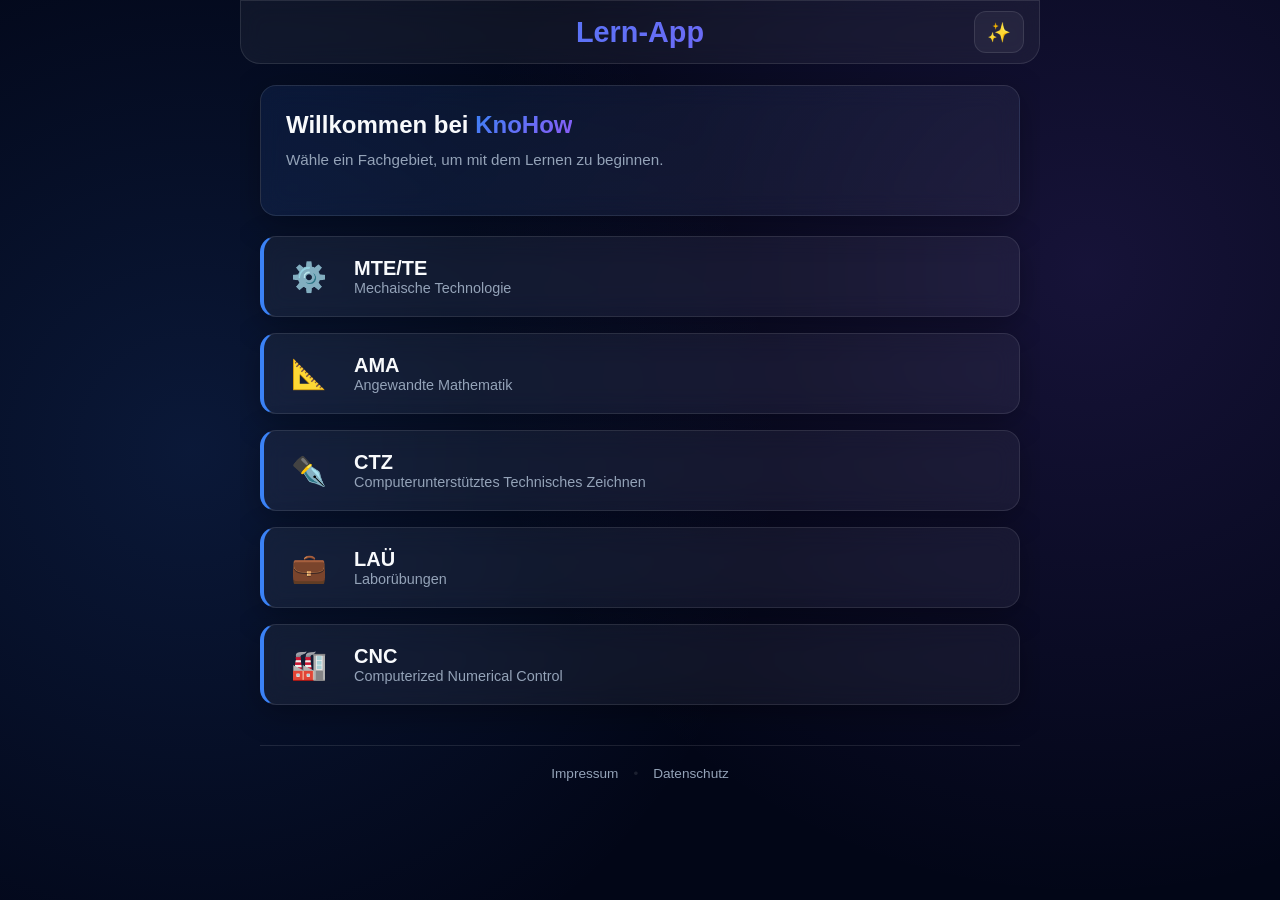
==== commit 28d2084a: "Add files via upload" ====
--- a/index.html
+++ b/index.html
@@ -4,7 +4,7 @@
 <head>
     <meta charset="UTF-8">
     <meta name="viewport" content="width=device-width, initial-scale=1.0, maximum-scale=1.0, user-scalable=no">
-    <title>KnoHow Lernapp</title>
+    <title>WJ-Lernapp</title>
     <link rel="stylesheet" href="styles.css">
     <style>
         .hidden {
@@ -77,21 +77,37 @@
         }
 
         /* Image Display & Zoom */
-        .question-images-container {
-            display: flex;
-            flex-wrap: wrap;
-            gap: 10px;
-            margin-top: 20px;
-            margin-bottom: 20px;
-        }
-
-        .question-images-container img {
-            height: 150px;
-            max-width: 100%;
-            object-fit: contain;
+        .image-grid {
+            display: grid;
+            gap: 12px;
+            width: 100%;
+        }
+
+        .image-grid[data-count="1"] {
+            grid-template-columns: 1fr;
+        }
+
+        .image-grid[data-count="2"] {
+            grid-template-columns: 1fr 1fr;
+        }
+
+        .image-grid[data-count="3"] {
+            grid-template-columns: 1fr 1fr 1fr;
+        }
+
+        .q-image {
+            width: 100%;
+            height: 180px;
+            object-fit: cover;
             border-radius: 16px;
             cursor: zoom-in;
-            transition: transform 0.3s ease;
+            background: rgba(255, 255, 255, 0.05);
+            border: 1px solid var(--glass-border);
+            transition: transform 0.2s;
+        }
+
+        .q-image:hover {
+            transform: scale(1.02);
         }
 
         /* Fullscreen Lightbox */
@@ -99,8 +115,11 @@
             display: none;
             position: fixed;
             z-index: 99999;
-            top: 0; left: 0; width: 100vw; height: 100vh;
-            background: rgba(0,0,0,0.85);
+            top: 0;
+            left: 0;
+            width: 100vw;
+            height: 100vh;
+            background: rgba(0, 0, 0, 0.85);
             backdrop-filter: blur(5px);
             -webkit-backdrop-filter: blur(5px);
             justify-content: center;
@@ -138,8 +157,8 @@
                 <button id="homeBtn" class="nav-btn-circle hidden" onclick="goHome()" title="Home">🏠</button>
             </div>
             <h1 id="topCategory" class="accent-text"
-                style="font-size: 1.1rem; margin: 0; text-align: center; white-space: nowrap; overflow: hidden; text-overflow: ellipsis;">
-                KnoHow Lernapp</h1>
+                style="font-size: 1.8rem; margin: 0; text-align: center; white-space: nowrap; overflow: hidden; text-overflow: ellipsis;">
+                Lern-App</h1>
             <div id="nav-right" style="display: flex; justify-content: flex-end;">
                 <button id="themeBtn" class="nav-btn-circle" onclick="toggleTheme()" title="Thema wechseln">✨</button>
                 <button id="backBtn" class="nav-btn-circle hidden" onclick="handleBack()" title="Zurück">🔙</button>
@@ -218,8 +237,7 @@
                 <div class="glass-card quiz-view" style="padding: 20px; border-radius: 20px;">
                     <div class="quiz-header" style="margin-bottom: 15px;">
                         <span id="progressIndicator" class="score-badge">Frage 1 / -</span>
-                        <button id="favBtn" class="nav-btn-circle" onclick="toggleFavorite()"
-                            style="font-size: 1rem;">⭐</button>
+                        <button id="favBtn" class="nav-btn-circle fav-toggle" onclick="toggleFavorite()">☆</button>
                     </div>
 
                     <div class="quiz-progress-bar">
@@ -401,17 +419,20 @@
             const grid = document.getElementById('imageGrid');
             grid.innerHTML = "";
             if (q.i) {
-                grid.className = "question-images-container";
+                grid.className = "image-grid";
                 const imgPaths = Array.isArray(q.i) ? q.i : [q.i];
+                grid.setAttribute('data-count', imgPaths.length);
                 imgPaths.forEach(path => {
                     const img = document.createElement('img');
                     img.src = path;
+                    img.className = "q-image";
                     img.onclick = () => openLightbox(path);
                     grid.appendChild(img);
                 });
                 grid.classList.remove('hidden');
             } else {
-                grid.className = "question-images-container hidden";
+                grid.className = "image-grid hidden";
+                grid.removeAttribute('data-count');
             }
 
             document.getElementById('answerText').textContent = q.a;
@@ -486,10 +507,15 @@
             const isFav = favoriteIds.includes(q.q);
             const btn = document.getElementById('favBtn');
 
+            // Favoriten-Button Update-Logik
             btn.textContent = isFav ? "⭐" : "☆";
-            btn.style.color = isFav ? "#ffc107" : "var(--text-muted)";
-            btn.style.opacity = isFav ? "1" : "0.3";
-            btn.style.filter = isFav ? "none" : "grayscale(1)";
+            btn.classList.toggle('active', isFav);
+
+            // Wir löschen die manuellen Font-Größen im JS, 
+            // damit das CSS (1.5rem) die Kontrolle übernimmt.
+            btn.style.fontSize = "";
+            btn.style.filter = "";
+            btn.style.opacity = "";
         }
 
         function clearAllFavorites() {
--- a/styles.css
+++ b/styles.css
@@ -1,4 +1,5 @@
-:root, [data-theme="dark"] {
+:root,
+[data-theme="dark"] {
     --bg-dark: #0f172a;
     --bg-darker: #020617;
     --accent-blue: #3b82f6;
@@ -174,9 +175,11 @@
     flex: 1;
     overflow-y: auto;
     padding: 20px;
-    padding-top: 85px; /* Space for top nav */
-    padding-bottom: 40px; 
-    -webkit-overflow-scrolling: touch; /* Smooth scrolling for iOS */
+    padding-top: 85px;
+    /* Space for top nav */
+    padding-bottom: 40px;
+    -webkit-overflow-scrolling: touch;
+    /* Smooth scrolling for iOS */
 }
 
 /* Animations */
@@ -325,7 +328,7 @@
     background: var(--glass-highlight);
     border-color: var(--accent-blue);
     transform: translateY(-2px);
-    box-shadow: 0 5px 15px rgba(0,0,0,0.1);
+    box-shadow: 0 5px 15px rgba(0, 0, 0, 0.1);
 }
 
 .quiz-option.correct {
@@ -608,17 +611,20 @@
     left: 50%;
     transform: translateX(-50%);
     width: 100%;
-    padding: 20px 20px 30px 20px; /* More padding at bottom for safe area */
+    padding: 20px 20px 30px 20px;
+    /* More padding at bottom for safe area */
     max-width: 800px;
     display: flex;
     justify-content: center;
     gap: 15px;
     z-index: 1000;
-    pointer-events: none; /* Let clicks pass through to content behind, but buttons below will re-enable them */
+    pointer-events: none;
+    /* Let clicks pass through to content behind, but buttons below will re-enable them */
 }
 
 .learning-actions button {
-    pointer-events: auto; /* Re-enable for the actual buttons */
+    pointer-events: auto;
+    /* Re-enable for the actual buttons */
 }
 
 .learning-actions .btn-primary {
@@ -628,7 +634,8 @@
     box-shadow: 0 4px 15px rgba(0, 0, 0, 0.4);
 }
 
-.learning-view, .quiz-view {
+.learning-view,
+.quiz-view {
     padding-bottom: 40px !important;
 }
 
@@ -763,4 +770,36 @@
     font-size: 1.3rem;
     box-shadow: var(--card-shadow);
     animation: fadeIn 0.6s ease forwards;
+}
+
+/* Favoriten-Button Styling */
+.fav-toggle {
+    /* Deine bestehenden Button-Styles überschreiben */
+    width: 50px !important;
+    height: 50px !important;
+    display: inline-flex !important;
+    align-items: center;
+    justify-content: center;
+    transition: all 0.3s cubic-bezier(0.175, 0.885, 0.32, 1.275);
+    cursor: pointer;
+    border-radius: 12px;
+
+    /* GRÖSSE FÜR LEEREN STERN ☆ */
+    font-size: 1.6rem !important;
+    color: var(--text-muted);
+    line-height: 1;
+}
+
+/* Aktiver Status (Voller Stern ⭐) */
+.fav-toggle.active {
+    /* GRÖSSE FÜR VOLLEN STERN - etwas kleiner, damit er reinpasst */
+    font-size: 1.2rem !important;
+    color: #ffc107;
+    background: rgba(255, 193, 7, 0.1);
+    border-color: #ffc107;
+}
+
+/* Kleiner Effekt beim Drücken */
+.fav-toggle:active {
+    transform: scale(0.9);
 }
